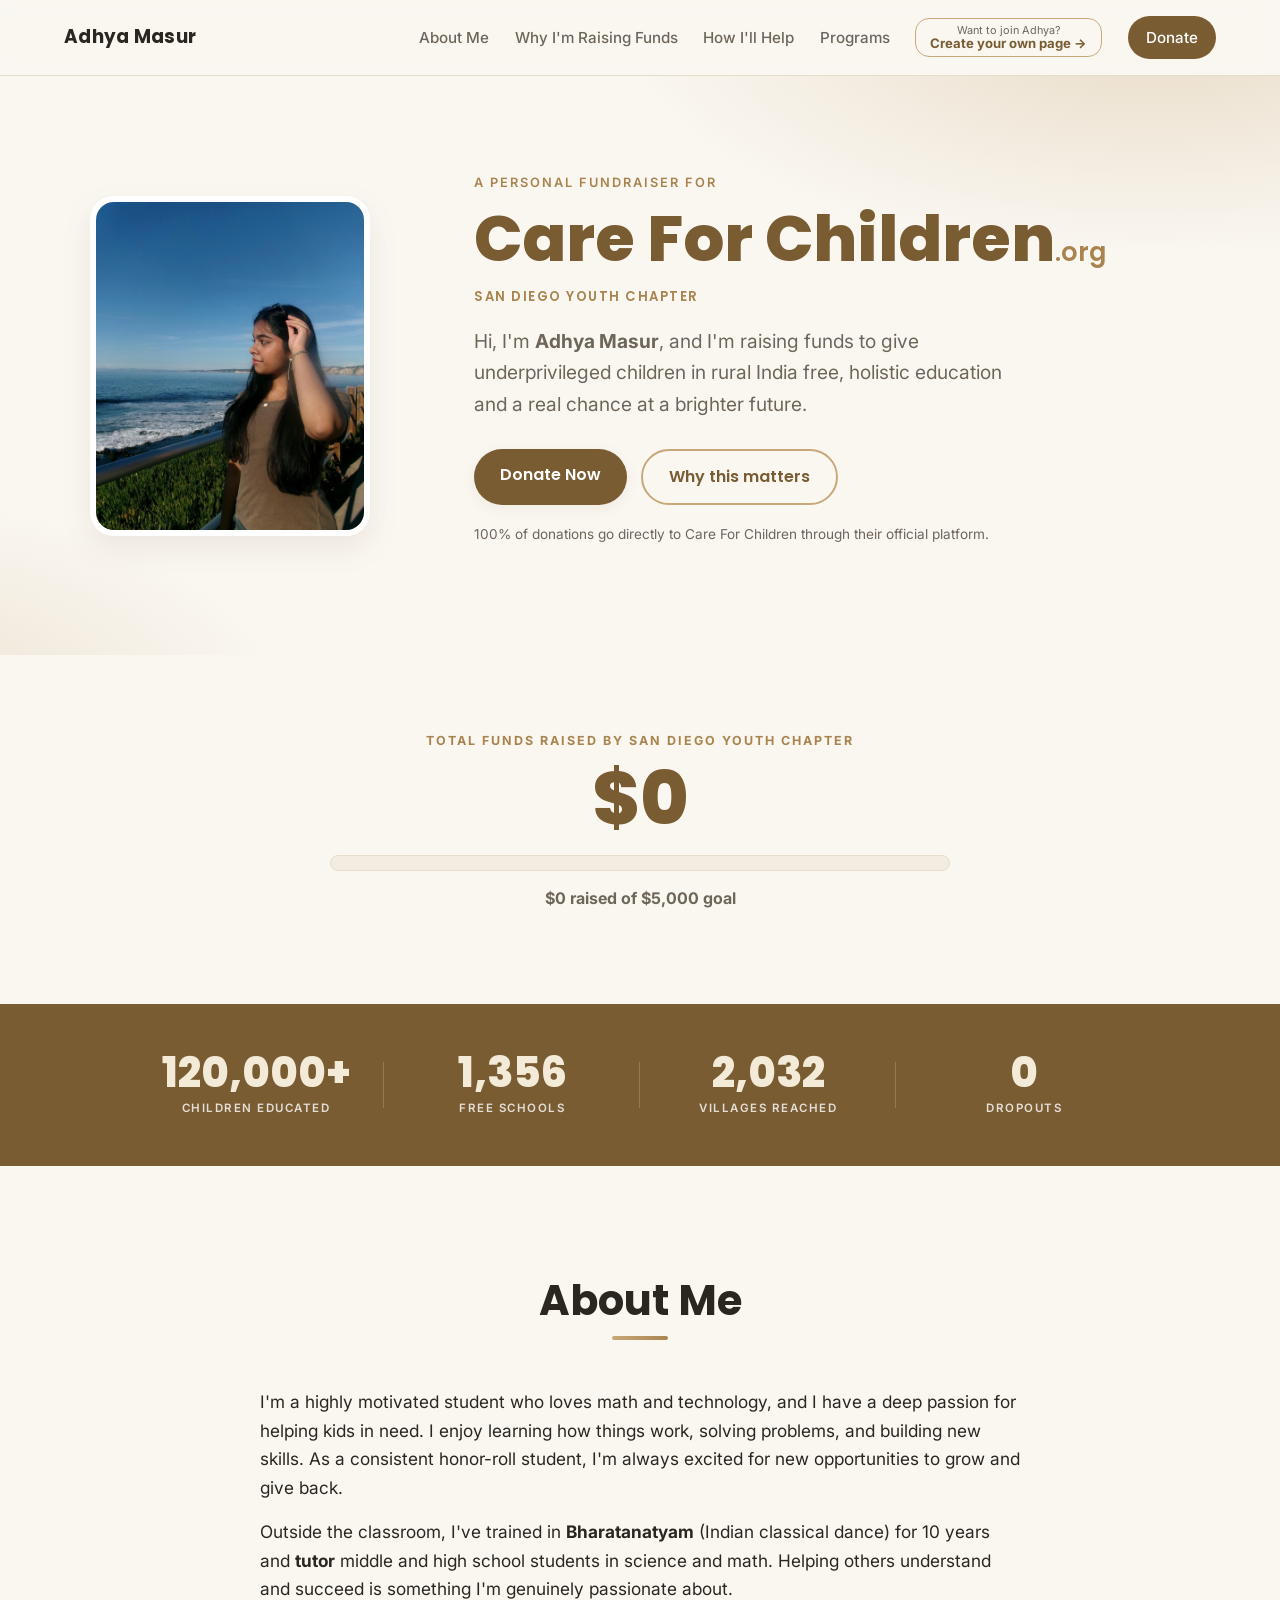
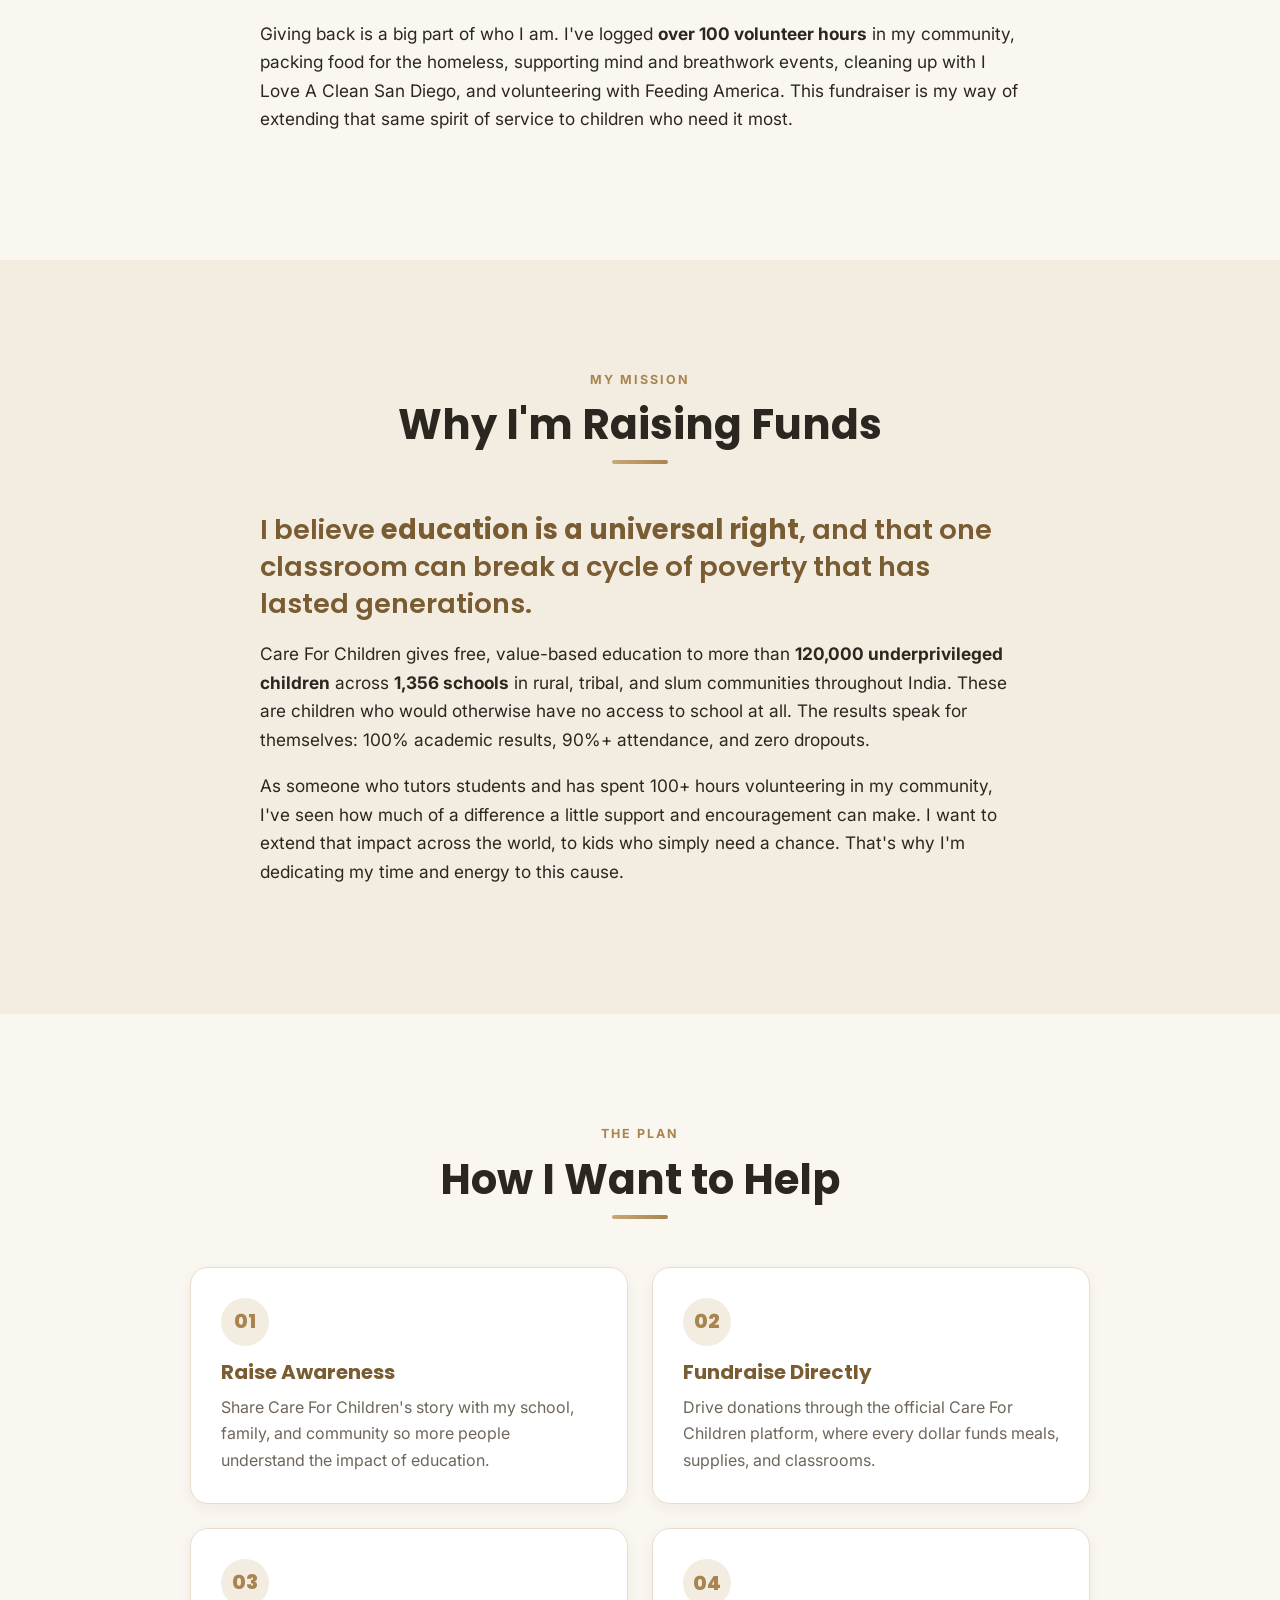
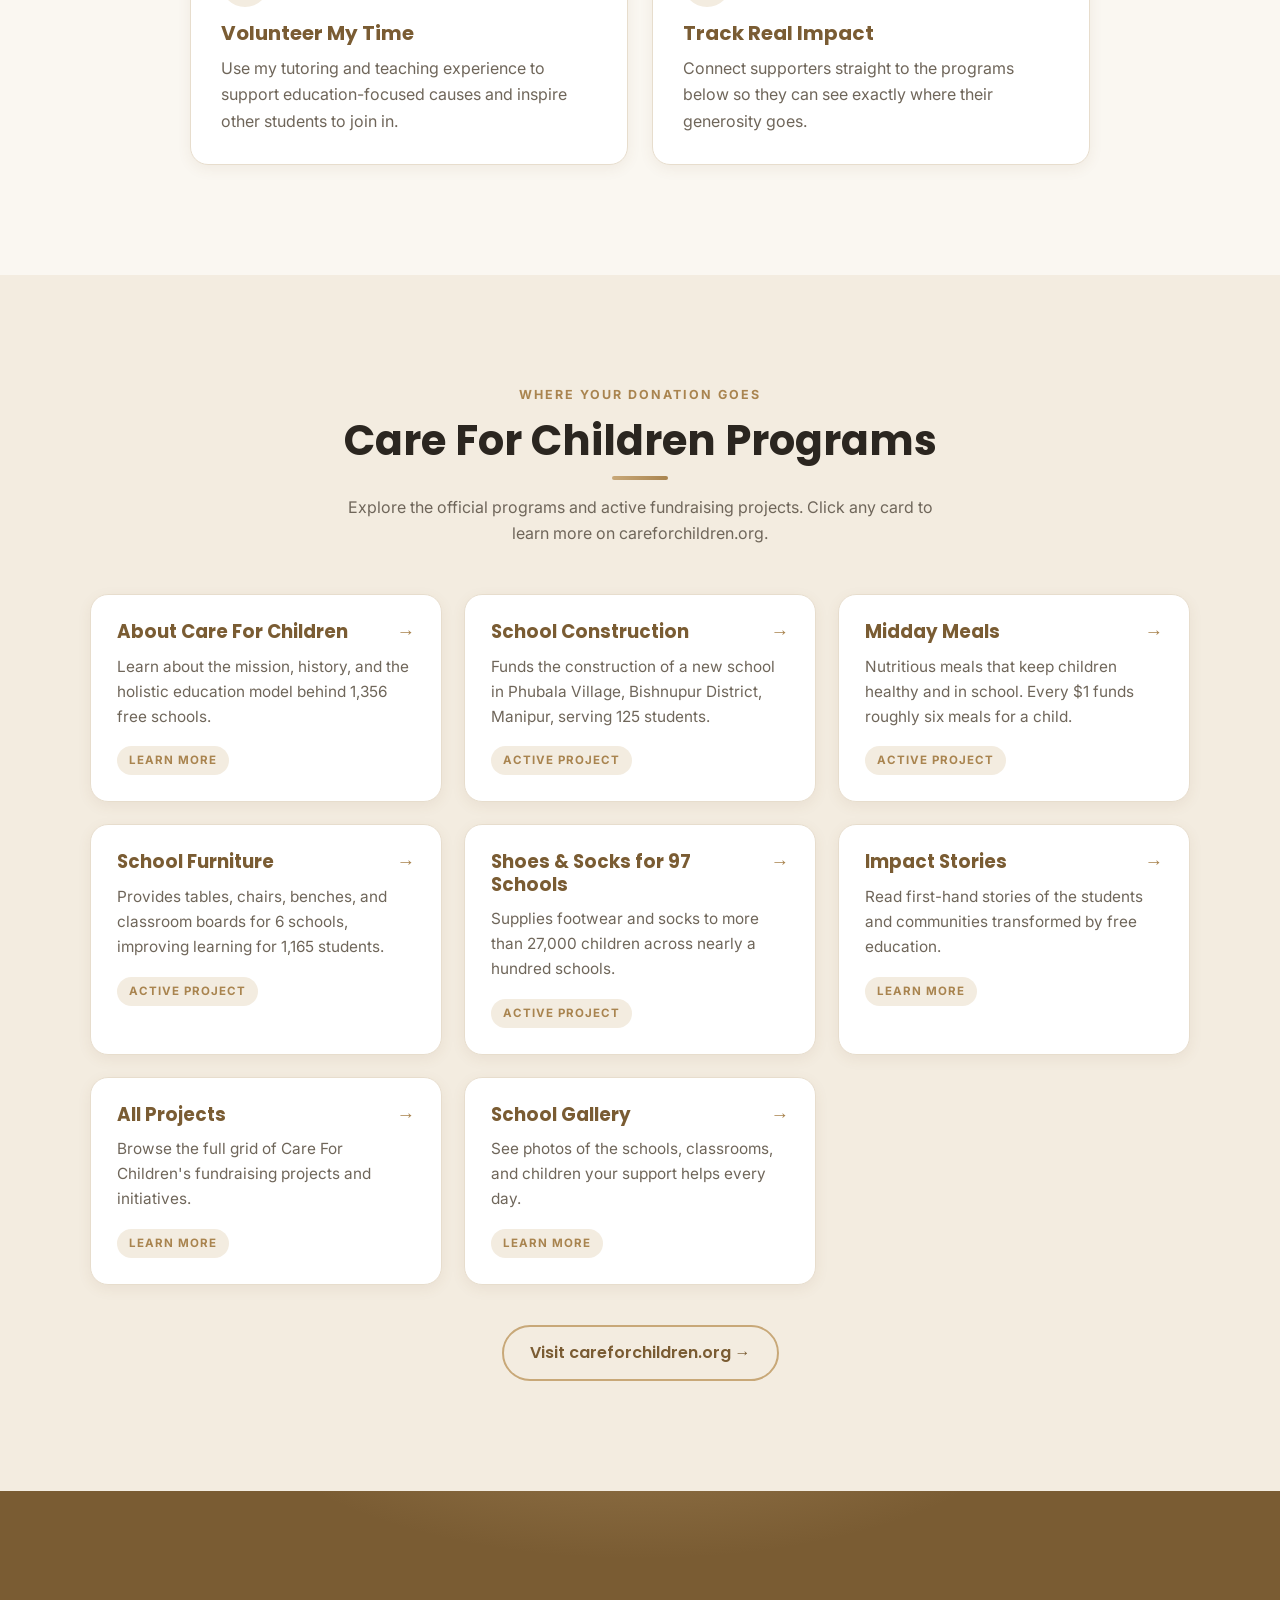
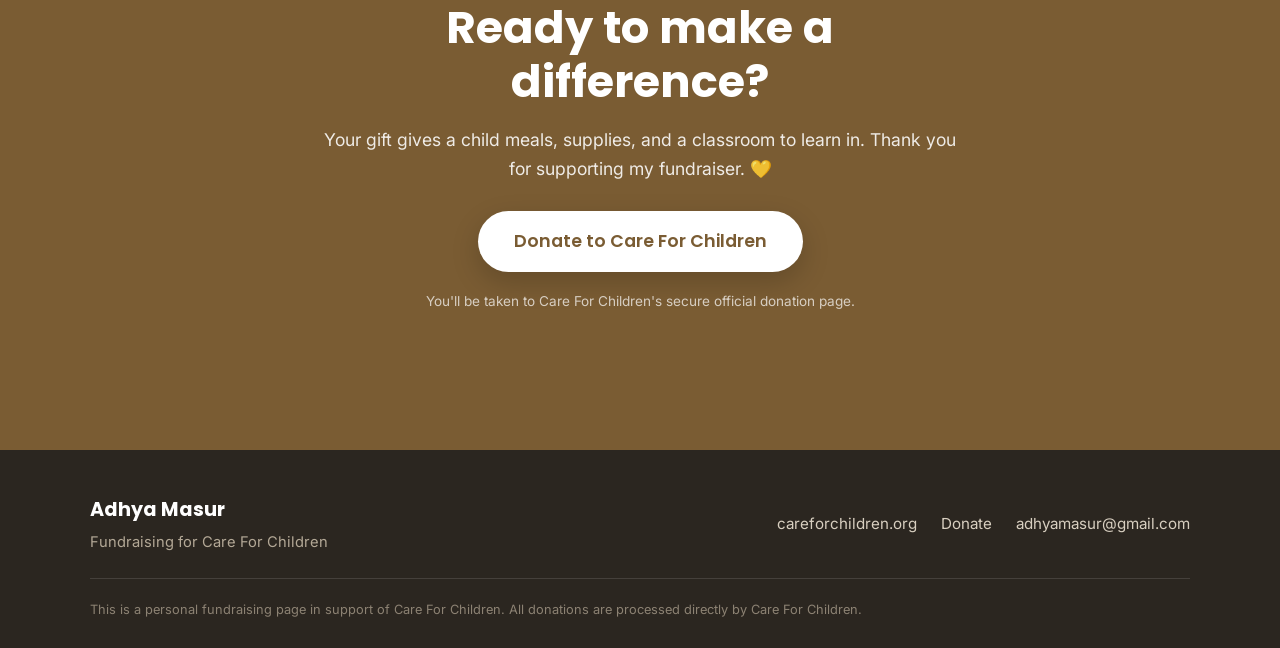
==== index.html @ a50d30a2 "Revert body font to Inter, make About Me a big header, rename counter label - Body/descriptive text " ====
<!DOCTYPE html>
<html lang="en">
<head>
  <meta charset="UTF-8" />
  <meta name="viewport" content="width=device-width, initial-scale=1.0" />
  <title>Adhya Masur · Fundraising for Care For Children</title>
  <meta name="description" content="Adhya Masur's personal fundraiser supporting Care For Children, providing free holistic education for underprivileged children across rural India." />
  <link rel="preconnect" href="https://fonts.googleapis.com" />
  <link rel="preconnect" href="https://fonts.gstatic.com" crossorigin />
  <link href="https://fonts.googleapis.com/css2?family=Poppins:wght@400;500;600;700;800&family=Inter:wght@400;500;600&display=swap" rel="stylesheet" />
  <link rel="stylesheet" href="styles.css" />
</head>
<body>

  <!-- ===== NAV ===== -->
  <header class="nav">
    <a href="#top" class="nav__brand">Adhya&nbsp;Masur</a>
    <nav class="nav__links">
      <a href="#about">About Me</a>
      <a href="#why">Why I'm Raising Funds</a>
      <a href="#help">How I'll Help</a>
      <a href="#programs">Programs</a>
      <a class="nav__join" href="FriendsOfAdhya/index.html">
        <span class="nav__join-q">Want to join Adhya?</span>
        <span class="nav__join-a">Create your own page →</span>
      </a>
      <a class="nav__donate" href="https://careforchildren.kindful.com/" target="_blank" rel="noopener">Donate</a>
    </nav>
  </header>

  <!-- ===== HERO ===== -->
  <section class="hero" id="top">
    <div class="hero__inner">
      <div class="hero__photo">
        <!-- PHOTO PLACEHOLDER: replace photo-placeholder.jpg with your picture -->
        <div class="photo-frame">
          <img src="photo-placeholder.jpg" alt="Photo of Adhya Masur" onerror="this.style.display='none';this.parentNode.classList.add('photo-frame--empty');" />
          <span class="photo-frame__hint">Your photo here</span>
        </div>
      </div>
      <div class="hero__text">
        <p class="hero__eyebrow">A personal fundraiser for</p>
        <h1>Care For Children<span class="brand-tld">.org</span></h1>
        <p class="hero__chapter">San Diego Youth Chapter</p>
        <p class="hero__lead">
          Hi, I'm <strong>Adhya Masur</strong>, and I'm raising funds to give
          underprivileged children in rural India free, holistic education and a real chance
          at a brighter future.
        </p>
        <div class="hero__cta">
          <a class="btn btn--primary" href="https://careforchildren.kindful.com/" target="_blank" rel="noopener">Donate Now</a>
          <a class="btn btn--ghost" href="#why">Why this matters</a>
        </div>
        <p class="hero__note">100% of donations go directly to Care For Children through their official platform.</p>
      </div>
    </div>
  </section>

  <!-- ===== FUNDS RAISED COUNTER =====
       Update data-raised and data-goal below as funds come in. -->
  <section class="raised" id="raised" data-raised="0" data-goal="5000">
    <div class="raised__inner">
      <span class="kicker">Total funds raised by San Diego Youth Chapter</span>
      <div class="raised__amount">$0</div>
      <div class="raised__bar"><div class="raised__fill"></div></div>
      <p class="raised__meta"></p>
    </div>
  </section>

  <!-- ===== IMPACT STATS ===== -->
  <section class="stats" aria-label="Care For Children impact">
    <div class="stats__inner">
      <div class="stat">
        <span class="stat__num">120,000+</span>
        <span class="stat__label">Children Educated</span>
      </div>
      <div class="stat">
        <span class="stat__num">1,356</span>
        <span class="stat__label">Free Schools</span>
      </div>
      <div class="stat">
        <span class="stat__num">2,032</span>
        <span class="stat__label">Villages Reached</span>
      </div>
      <div class="stat">
        <span class="stat__num">0</span>
        <span class="stat__label">Dropouts</span>
      </div>
    </div>
  </section>

  <!-- ===== ABOUT ME ===== -->
  <section class="section" id="about">
    <div class="section__head">
      <h2>About Me</h2>
    </div>
    <div class="about">
      <div class="about__intro">
        <p>
          I'm a highly motivated student who loves math and technology, and I have a
          deep passion for helping kids in need. I enjoy learning how things work, solving
          problems, and building new skills. As a consistent honor-roll student, I'm
          always excited for new opportunities to grow and give back.
        </p>
        <p>
          Outside the classroom, I've trained in <strong>Bharatanatyam</strong> (Indian classical
          dance) for 10 years and <strong>tutor</strong> middle and high school students in science
          and math. Helping others understand and succeed is something I'm genuinely passionate about.
        </p>
        <p>
          Giving back is a big part of who I am. I've logged <strong>over 100 volunteer hours</strong>
          in my community, packing food for the homeless, supporting mind and breathwork events,
          cleaning up with I Love A Clean San Diego, and volunteering with Feeding America. This
          fundraiser is my way of extending that same spirit of service to children who need it most.
        </p>
      </div>
    </div>
  </section>

  <!-- ===== WHY ===== -->
  <section class="section section--tint" id="why">
    <div class="section__head">
      <span class="kicker">My Mission</span>
      <h2>Why I'm Raising Funds</h2>
    </div>
    <div class="why">
      <p class="why__lead">
        I believe <strong>education is a universal right</strong>, and that one classroom can
        break a cycle of poverty that has lasted generations.
      </p>
      <p>
        Care For Children gives free, value-based education to more than
        <strong>120,000 underprivileged children</strong> across <strong>1,356 schools</strong>
        in rural, tribal, and slum communities throughout India. These are children who would
        otherwise have no access to school at all. The results speak for themselves: 100% academic
        results, 90%+ attendance, and zero dropouts.
      </p>
      <p>
        As someone who tutors students and has spent 100+ hours volunteering in my community,
        I've seen how much of a difference a little support and encouragement can make. I want to
        extend that impact across the world, to kids who simply need a chance. That's why I'm
        dedicating my time and energy to this cause.
      </p>
    </div>
  </section>

  <!-- ===== HOW I'LL HELP ===== -->
  <section class="section" id="help">
    <div class="section__head">
      <span class="kicker">The Plan</span>
      <h2>How I Want to Help</h2>
    </div>
    <div class="help-grid">
      <div class="help">
        <span class="help__num">01</span>
        <h3>Raise Awareness</h3>
        <p>Share Care For Children's story with my school, family, and community so more people understand the impact of education.</p>
      </div>
      <div class="help">
        <span class="help__num">02</span>
        <h3>Fundraise Directly</h3>
        <p>Drive donations through the official Care For Children platform, where every dollar funds meals, supplies, and classrooms.</p>
      </div>
      <div class="help">
        <span class="help__num">03</span>
        <h3>Volunteer My Time</h3>
        <p>Use my tutoring and teaching experience to support education-focused causes and inspire other students to join in.</p>
      </div>
      <div class="help">
        <span class="help__num">04</span>
        <h3>Track Real Impact</h3>
        <p>Connect supporters straight to the programs below so they can see exactly where their generosity goes.</p>
      </div>
    </div>
  </section>

  <!-- ===== PROGRAMS ===== -->
  <section class="section section--tint" id="programs">
    <div class="section__head">
      <span class="kicker">Where Your Donation Goes</span>
      <h2>Care For Children Programs</h2>
      <p class="section__sub">Explore the official programs and active fundraising projects. Click any card to learn more on careforchildren.org.</p>
    </div>

    <div class="programs">
      <a class="program" href="https://www.careforchildren.org/about.html" target="_blank" rel="noopener">
        <h3>About Care For Children</h3>
        <p>Learn about the mission, history, and the holistic education model behind 1,356 free schools.</p>
        <span class="program__tag">Learn More</span>
      </a>

      <a class="program" href="https://www.careforchildren.org/projects-list-schools.html" target="_blank" rel="noopener">
        <h3>School Construction</h3>
        <p>Funds the construction of a new school in Phubala Village, Bishnupur District, Manipur, serving 125 students.</p>
        <span class="program__tag">Active Project</span>
      </a>

      <a class="program" href="https://www.careforchildren.org/projects-list.html" target="_blank" rel="noopener">
        <h3>Midday Meals</h3>
        <p>Nutritious meals that keep children healthy and in school. Every $1 funds roughly six meals for a child.</p>
        <span class="program__tag">Active Project</span>
      </a>

      <a class="program" href="https://www.careforchildren.org/projects-list-furniture.html" target="_blank" rel="noopener">
        <h3>School Furniture</h3>
        <p>Provides tables, chairs, benches, and classroom boards for 6 schools, improving learning for 1,165 students.</p>
        <span class="program__tag">Active Project</span>
      </a>

      <a class="program" href="https://www.careforchildren.org/projects-list-shoes.html" target="_blank" rel="noopener">
        <h3>Shoes &amp; Socks for 97 Schools</h3>
        <p>Supplies footwear and socks to more than 27,000 children across nearly a hundred schools.</p>
        <span class="program__tag">Active Project</span>
      </a>

      <a class="program" href="https://www.careforchildren.org/impact-list.html" target="_blank" rel="noopener">
        <h3>Impact Stories</h3>
        <p>Read first-hand stories of the students and communities transformed by free education.</p>
        <span class="program__tag">Learn More</span>
      </a>

      <a class="program" href="https://www.careforchildren.org/projects-grid.html" target="_blank" rel="noopener">
        <h3>All Projects</h3>
        <p>Browse the full grid of Care For Children's fundraising projects and initiatives.</p>
        <span class="program__tag">Learn More</span>
      </a>

      <a class="program" href="https://www.careforchildren.org/gallery.html" target="_blank" rel="noopener">
        <h3>School Gallery</h3>
        <p>See photos of the schools, classrooms, and children your support helps every day.</p>
        <span class="program__tag">Learn More</span>
      </a>

    </div>

    <div class="programs__footer">
      <a class="btn btn--ghost" href="https://www.careforchildren.org/" target="_blank" rel="noopener">Visit careforchildren.org →</a>
    </div>
  </section>

  <!-- ===== DONATE CTA ===== -->
  <section class="donate" id="donate">
    <div class="donate__inner">
      <h2>Ready to make a difference?</h2>
      <p>Your gift gives a child meals, supplies, and a classroom to learn in. Thank you for supporting my fundraiser. 💛</p>
      <a class="btn btn--primary btn--lg" href="https://careforchildren.kindful.com/" target="_blank" rel="noopener">Donate to Care For Children</a>
      <p class="donate__note">You'll be taken to Care For Children's secure official donation page.</p>
    </div>
  </section>

  <!-- ===== FOOTER ===== -->
  <footer class="footer">
    <div class="footer__inner">
      <div>
        <p class="footer__name">Adhya Masur</p>
        <p class="footer__tag">Fundraising for Care For Children</p>
      </div>
      <div class="footer__links">
        <a href="https://www.careforchildren.org/" target="_blank" rel="noopener">careforchildren.org</a>
        <a href="https://careforchildren.kindful.com/" target="_blank" rel="noopener">Donate</a>
        <a href="mailto:adhyamasur@gmail.com">adhyamasur@gmail.com</a>
      </div>
    </div>
    <p class="footer__fine">This is a personal fundraising page in support of Care For Children. All donations are processed directly by Care For Children.</p>
  </footer>

  <script>
    /* Animate the funds-raised counter */
    (function () {
      var sec = document.getElementById("raised");
      if (!sec) return;
      var raised = parseFloat(sec.dataset.raised) || 0;
      var goal = parseFloat(sec.dataset.goal) || 0;
      var pct = goal > 0 ? Math.min(100, (raised / goal) * 100) : 0;
      var amountEl = sec.querySelector(".raised__amount");
      var fillEl = sec.querySelector(".raised__fill");
      var metaEl = sec.querySelector(".raised__meta");
      function money(n) { return "$" + Math.round(n).toLocaleString(); }
      if (metaEl) metaEl.textContent = goal > 0 ? money(raised) + " raised of " + money(goal) + " goal" : money(raised) + " raised";
      function run() {
        var start = performance.now(), dur = 1500;
        function tick(now) {
          var p = Math.min((now - start) / dur, 1);
          var e = 1 - Math.pow(1 - p, 3);
          if (amountEl) amountEl.textContent = money(raised * e);
          if (p < 1) requestAnimationFrame(tick);
        }
        requestAnimationFrame(tick);
        if (fillEl) requestAnimationFrame(function () { fillEl.style.width = pct + "%"; });
      }
      if ("IntersectionObserver" in window) {
        var io = new IntersectionObserver(function (entries) {
          entries.forEach(function (en) { if (en.isIntersecting) { run(); io.disconnect(); } });
        }, { threshold: 0.4 });
        io.observe(sec);
      } else { run(); }
    })();
  </script>

</body>
</html>
---- styles.css ----
/* ===== Tokens ===== */
:root {
  --bg: #faf7f1;
  --tint: #f3ece0;
  --ink: #2b2620;
  --muted: #6f665a;
  --tan: #c8a878;
  --tan-dark: #a9844f;
  --brown: #7a5c33;
  --line: #e7ddcd;
  --white: #ffffff;
  --radius: 18px;
  --shadow: 0 12px 30px rgba(122, 92, 51, 0.10);
  --shadow-sm: 0 4px 14px rgba(122, 92, 51, 0.08);
}

* { box-sizing: border-box; }

html { scroll-behavior: smooth; }

body {
  margin: 0;
  font-family: "Inter", system-ui, sans-serif;
  color: var(--ink);
  background: var(--bg);
  line-height: 1.65;
}

h1, h2, h3 { font-family: "Poppins", sans-serif; line-height: 1.2; margin: 0; }

a { color: inherit; }

/* ===== Nav ===== */
.nav {
  position: sticky;
  top: 0;
  z-index: 50;
  display: flex;
  align-items: center;
  justify-content: space-between;
  padding: 16px clamp(20px, 5vw, 64px);
  background: rgba(250, 247, 241, 0.85);
  backdrop-filter: blur(10px);
  border-bottom: 1px solid var(--line);
}
.nav__brand {
  font-family: "Poppins", sans-serif;
  font-weight: 700;
  font-size: 1.15rem;
  letter-spacing: .3px;
  text-decoration: none;
}
.nav__links { display: flex; align-items: center; gap: clamp(12px, 2vw, 28px); }
.nav__links a { text-decoration: none; font-weight: 500; font-size: .95rem; color: var(--muted); transition: color .2s; }
.nav__links a:hover { color: var(--ink); }
.nav__donate {
  background: var(--brown);
  color: var(--white) !important;
  padding: 9px 18px;
  border-radius: 999px;
  font-weight: 600;
}
.nav__donate:hover { background: #5f4727; }
.nav__links a.nav__join {
  display: flex;
  flex-direction: column;
  align-items: center;
  line-height: 1.15;
  text-align: center;
  border: 1.5px solid var(--tan);
  padding: 5px 14px;
  border-radius: 14px;
  white-space: nowrap;
}
.nav__join-q { font-size: .68rem; font-weight: 400; color: var(--muted); }
.nav__join-a { font-size: .82rem; font-weight: 700; color: var(--brown); }
.nav__links a.nav__join:hover { background: var(--tint); }
@media (max-width: 760px) {
  .nav__links a:not(.nav__donate):not(.nav__join) { display: none; }
  .nav__join-q { display: none; }
}
@media (max-width: 420px) {
  .nav__join-a { font-size: .74rem; }
  .nav__links a.nav__join { padding: 6px 10px; }
}

/* ===== Buttons ===== */
.btn {
  display: inline-block;
  text-decoration: none;
  font-family: "Poppins", sans-serif;
  font-weight: 600;
  padding: 13px 26px;
  border-radius: 999px;
  transition: transform .15s ease, box-shadow .2s ease, background .2s ease;
  cursor: pointer;
}
.btn:hover { transform: translateY(-2px); }
.btn--primary { background: var(--brown); color: var(--white); box-shadow: var(--shadow-sm); }
.btn--primary:hover { background: #5f4727; }
.btn--ghost { background: transparent; color: var(--brown); border: 2px solid var(--tan); }
.btn--ghost:hover { background: var(--tint); }
.btn--outline { background: var(--white); color: var(--brown); border: 1.5px solid var(--line); box-shadow: var(--shadow-sm); }
.btn--lg { font-size: 1.1rem; padding: 16px 36px; }

/* ===== Hero ===== */
.hero {
  position: relative;
  overflow: hidden;
  background:
    radial-gradient(900px 400px at 90% -10%, rgba(200,168,120,.35), transparent 60%),
    radial-gradient(700px 360px at -10% 110%, rgba(200,168,120,.28), transparent 60%),
    var(--bg);
  padding: clamp(48px, 8vw, 96px) clamp(20px, 5vw, 64px);
}
.hero__inner {
  max-width: 1100px;
  margin: 0 auto;
  display: grid;
  grid-template-columns: 320px 1fr;
  gap: clamp(32px, 5vw, 64px);
  align-items: center;
}
@media (max-width: 820px) {
  .hero__inner { grid-template-columns: 1fr; text-align: center; }
  .hero__photo { justify-self: center; }
  .hero__cta { justify-content: center; }
}

.photo-frame {
  position: relative;
  width: 280px;
  height: 340px;
  border-radius: 24px;
  overflow: hidden;
  background: linear-gradient(135deg, var(--tint), #e3d3b8);
  box-shadow: var(--shadow);
  border: 6px solid var(--white);
  display: grid;
  place-items: center;
}
.photo-frame img { position: absolute; inset: 0; width: 100%; height: 100%; object-fit: cover; object-position: 50% 38%; }
.photo-frame__hint {
  position: absolute;
  color: var(--tan-dark);
  font-family: "Poppins", sans-serif;
  font-weight: 600;
  font-size: .95rem;
  opacity: 0;
}
.photo-frame--empty .photo-frame__hint { opacity: 1; }

.hero__eyebrow {
  text-transform: uppercase;
  letter-spacing: 2px;
  font-size: .8rem;
  font-weight: 600;
  color: var(--tan-dark);
  margin: 0 0 8px;
}
.hero h1 { font-size: clamp(2.4rem, 6vw, 4rem); font-weight: 800; color: var(--brown); }
.brand-tld { font-size: .4em; font-weight: 600; color: var(--tan-dark); vertical-align: baseline; }
.hero__chapter {
  font-family: "Poppins", sans-serif;
  font-weight: 600;
  text-transform: uppercase;
  letter-spacing: 1.5px;
  font-size: .82rem;
  color: var(--tan-dark);
  margin: 8px 0 0;
}
.hero__lead { font-size: clamp(1.05rem, 2vw, 1.2rem); color: var(--muted); margin: 18px 0 28px; max-width: 540px; }
.hero__cta { display: flex; gap: 14px; flex-wrap: wrap; }
.hero__note { font-size: .85rem; color: var(--muted); margin-top: 18px; }

/* ===== Sections ===== */
.section { padding: clamp(56px, 9vw, 110px) clamp(20px, 5vw, 64px); max-width: 1100px; margin: 0 auto; }
.section--tint { max-width: none; background: var(--tint); }
.section--tint > * { max-width: 1100px; margin-left: auto; margin-right: auto; }
.section__head { text-align: center; margin-bottom: 48px; }
.kicker {
  display: block;
  text-transform: uppercase;
  letter-spacing: 2px;
  font-size: .78rem;
  font-weight: 700;
  color: var(--tan-dark);
  margin-bottom: 10px;
}
.section__head h2 { font-size: clamp(1.8rem, 4vw, 2.6rem); font-weight: 700; }
.section__sub { color: var(--muted); max-width: 600px; margin: 14px auto 0; }

/* ===== About ===== */
.about__intro { max-width: 760px; margin: 0 auto; font-size: 1.08rem; color: var(--ink); }
.about__intro p { margin: 0 0 16px; }
.about__cards {
  display: grid;
  grid-template-columns: repeat(2, 1fr);
  gap: 22px;
  margin: 44px auto 0;
  max-width: 720px;
}
@media (max-width: 760px) { .about__cards { grid-template-columns: 1fr; } }
.card {
  background: var(--white);
  border: 1px solid var(--line);
  border-radius: var(--radius);
  padding: 26px;
  box-shadow: var(--shadow-sm);
}
.card h3 { color: var(--brown); font-size: 1.2rem; margin-bottom: 14px; }
.card ul { margin: 0; padding-left: 18px; color: var(--muted); }
.card li { margin-bottom: 7px; }
.about__resume { text-align: center; }

/* ===== Why ===== */
.why { max-width: 760px; margin: 0 auto; font-size: 1.08rem; color: var(--ink); }
.why p { margin: 0 0 18px; }
.why__lead {
  font-family: "Poppins", sans-serif;
  font-size: clamp(1.3rem, 3vw, 1.7rem);
  font-weight: 600;
  color: var(--brown);
  line-height: 1.35;
}

/* ===== Help ===== */
.help-grid {
  display: grid;
  grid-template-columns: repeat(2, 1fr);
  gap: 24px;
  max-width: 900px;
  margin: 0 auto;
}
@media (max-width: 680px) { .help-grid { grid-template-columns: 1fr; } }
.help {
  background: var(--white);
  border: 1px solid var(--line);
  border-radius: var(--radius);
  padding: 30px;
  box-shadow: var(--shadow-sm);
}
.help__num {
  font-family: "Poppins", sans-serif;
  font-weight: 800;
  font-size: 1.6rem;
  color: var(--tan);
}
.help h3 { margin: 8px 0 10px; color: var(--brown); font-size: 1.25rem; }
.help p { margin: 0; color: var(--muted); }

/* ===== Programs ===== */
.programs {
  display: grid;
  grid-template-columns: repeat(3, 1fr);
  gap: 22px;
}
@media (max-width: 900px) { .programs { grid-template-columns: repeat(2, 1fr); } }
@media (max-width: 600px) { .programs { grid-template-columns: 1fr; } }
.program {
  display: block;
  text-decoration: none;
  background: var(--white);
  border: 1px solid var(--line);
  border-radius: var(--radius);
  padding: 26px;
  box-shadow: var(--shadow-sm);
  transition: transform .18s ease, box-shadow .2s ease, border-color .2s;
}
.program:hover { transform: translateY(-4px); box-shadow: var(--shadow); border-color: var(--tan); }
.program h3 { color: var(--brown); font-size: 1.15rem; margin-bottom: 10px; }
.program p { color: var(--muted); margin: 0 0 16px; font-size: .96rem; }
.program__tag {
  display: inline-block;
  font-size: .72rem;
  font-weight: 700;
  text-transform: uppercase;
  letter-spacing: 1px;
  color: var(--tan-dark);
  background: var(--tint);
  padding: 5px 12px;
  border-radius: 999px;
}
.programs__footer { text-align: center; margin-top: 40px; }

/* ===== Donate ===== */
.donate {
  padding: clamp(60px, 9vw, 110px) clamp(20px, 5vw, 64px);
  background:
    radial-gradient(700px 300px at 50% -20%, rgba(200,168,120,.4), transparent 60%),
    var(--brown);
  color: var(--white);
  text-align: center;
}
.donate__inner { max-width: 640px; margin: 0 auto; }
.donate h2 { font-size: clamp(1.9rem, 4vw, 2.8rem); margin-bottom: 16px; }
.donate p { font-size: 1.1rem; color: rgba(255,255,255,.88); margin: 0 0 28px; }
.donate .btn--primary { background: var(--white); color: var(--brown); }
.donate .btn--primary:hover { background: #f4ead8; }
.donate__note { font-size: .85rem !important; margin-top: 18px !important; color: rgba(255,255,255,.7) !important; }

/* ===== Footer ===== */
.footer {
  background: var(--ink);
  color: #d8cfc0;
  padding: 44px clamp(20px, 5vw, 64px) 28px;
}
.footer__inner {
  max-width: 1100px;
  margin: 0 auto;
  display: flex;
  justify-content: space-between;
  align-items: center;
  flex-wrap: wrap;
  gap: 20px;
  padding-bottom: 24px;
  border-bottom: 1px solid rgba(255,255,255,.12);
}
.footer__name { font-family: "Poppins", sans-serif; font-weight: 700; font-size: 1.2rem; color: var(--white); margin: 0; }
.footer__tag { margin: 4px 0 0; color: #b3a896; font-size: .92rem; }
.footer__links { display: flex; gap: 24px; flex-wrap: wrap; }
.footer__links a { color: #d8cfc0; text-decoration: none; font-size: .95rem; transition: color .2s; }
.footer__links a:hover { color: var(--tan); }
.footer__fine { max-width: 1100px; margin: 20px auto 0; font-size: .8rem; color: #8c8273; }

/* ============================================================
   REFINEMENTS
   ============================================================ */

/* Impact stats band */
.stats {
  background: var(--brown);
  color: var(--white);
  padding: clamp(32px, 5vw, 48px) clamp(20px, 5vw, 64px);
}
.stats__inner {
  max-width: 1000px;
  margin: 0 auto;
  display: grid;
  grid-template-columns: repeat(4, 1fr);
  gap: 24px;
  text-align: center;
}
@media (max-width: 620px) { .stats__inner { grid-template-columns: repeat(2, 1fr); gap: 28px 16px; } }
.stat { display: flex; flex-direction: column; gap: 6px; position: relative; }
.stat:not(:last-child)::after {
  content: "";
  position: absolute;
  right: -12px;
  top: 15%;
  height: 70%;
  width: 1px;
  background: rgba(255, 255, 255, .18);
}
@media (max-width: 620px) { .stat::after { display: none; } }
.stat__num {
  font-family: "Poppins", sans-serif;
  font-weight: 800;
  font-size: clamp(1.8rem, 4vw, 2.6rem);
  line-height: 1;
  color: #f4ead8;
}
.stat__label {
  text-transform: uppercase;
  letter-spacing: 1.5px;
  font-size: .72rem;
  font-weight: 600;
  color: rgba(255, 255, 255, .8);
}

/* Decorative accent under section headings */
.section__head .kicker { position: relative; }
.section__head h2 { position: relative; display: inline-block; padding-bottom: 14px; }
.section__head h2::after {
  content: "";
  position: absolute;
  left: 50%;
  bottom: 0;
  transform: translateX(-50%);
  width: 56px;
  height: 4px;
  border-radius: 999px;
  background: linear-gradient(90deg, var(--tan), var(--tan-dark));
}

/* Cards: subtle top accent that reveals on hover */
.card { position: relative; overflow: hidden; transition: transform .18s ease, box-shadow .2s ease; }
.card::before {
  content: "";
  position: absolute;
  inset: 0 0 auto 0;
  height: 4px;
  background: linear-gradient(90deg, var(--tan), var(--tan-dark));
  transform: scaleX(0);
  transform-origin: left;
  transition: transform .3s ease;
}
.card:hover { transform: translateY(-4px); box-shadow: var(--shadow); }
.card:hover::before { transform: scaleX(1); }

/* Help cards: circular numbered badge */
.help { position: relative; transition: transform .18s ease, box-shadow .2s ease; }
.help:hover { transform: translateY(-4px); box-shadow: var(--shadow); }
.help__num {
  display: inline-flex;
  align-items: center;
  justify-content: center;
  width: 48px;
  height: 48px;
  border-radius: 50%;
  background: var(--tint);
  color: var(--tan-dark);
  font-size: 1.25rem;
  margin-bottom: 6px;
}

/* Program cards: animated arrow */
.program h3 { display: flex; align-items: baseline; justify-content: space-between; gap: 10px; }
.program h3::after {
  content: "→";
  transition: transform .2s ease;
  color: var(--tan-dark);
}
.program:hover h3::after { transform: translateX(5px); }

/* Donate button micro-interaction */
.donate .btn--lg { box-shadow: 0 10px 28px rgba(0, 0, 0, .18); }

/* Fundraising counter */
.raised {
  background: var(--bg);
  padding: clamp(44px, 7vw, 76px) clamp(20px, 5vw, 64px);
  text-align: center;
}
.raised__inner { max-width: 620px; margin: 0 auto; }
.raised__amount {
  font-family: "Poppins", sans-serif;
  font-weight: 800;
  font-size: clamp(2.6rem, 8vw, 4.6rem);
  line-height: 1;
  color: var(--brown);
  margin: 10px 0 20px;
}
.raised__bar {
  height: 16px;
  background: var(--tint);
  border: 1px solid var(--line);
  border-radius: 999px;
  overflow: hidden;
}
.raised__fill {
  height: 100%;
  width: 0;
  border-radius: 999px;
  background: linear-gradient(90deg, var(--tan), var(--tan-dark));
  transition: width 1.4s cubic-bezier(.2, .7, .2, 1);
}
.raised__meta { color: var(--muted); margin-top: 14px; font-weight: 700; }

/* Join / Friends of Adhya band */
.join {
  text-align: center;
  max-width: 720px;
  margin: 0 auto;
  background: var(--tint);
  border: 1px solid var(--line);
  border-radius: var(--radius);
  padding: clamp(36px, 6vw, 56px);
  box-shadow: var(--shadow-sm);
}
.join h2 { font-size: clamp(1.6rem, 3.5vw, 2.2rem); color: var(--brown); margin: 6px 0 14px; }
.join p { color: var(--muted); max-width: 520px; margin: 0 auto 26px; }

/* Sub-headings inside friend-generated About sections */
.fa-sub {
  font-family: "Poppins", sans-serif;
  font-size: 1.15rem;
  color: var(--brown);
  margin: 26px 0 8px;
}

/* Gentle scroll-reveal */
@media (prefers-reduced-motion: no-preference) {
  .card, .help, .program, .stat { animation: rise .6s ease both; }
  @keyframes rise {
    from { opacity: 0; transform: translateY(14px); }
    to { opacity: 1; transform: none; }
  }
}
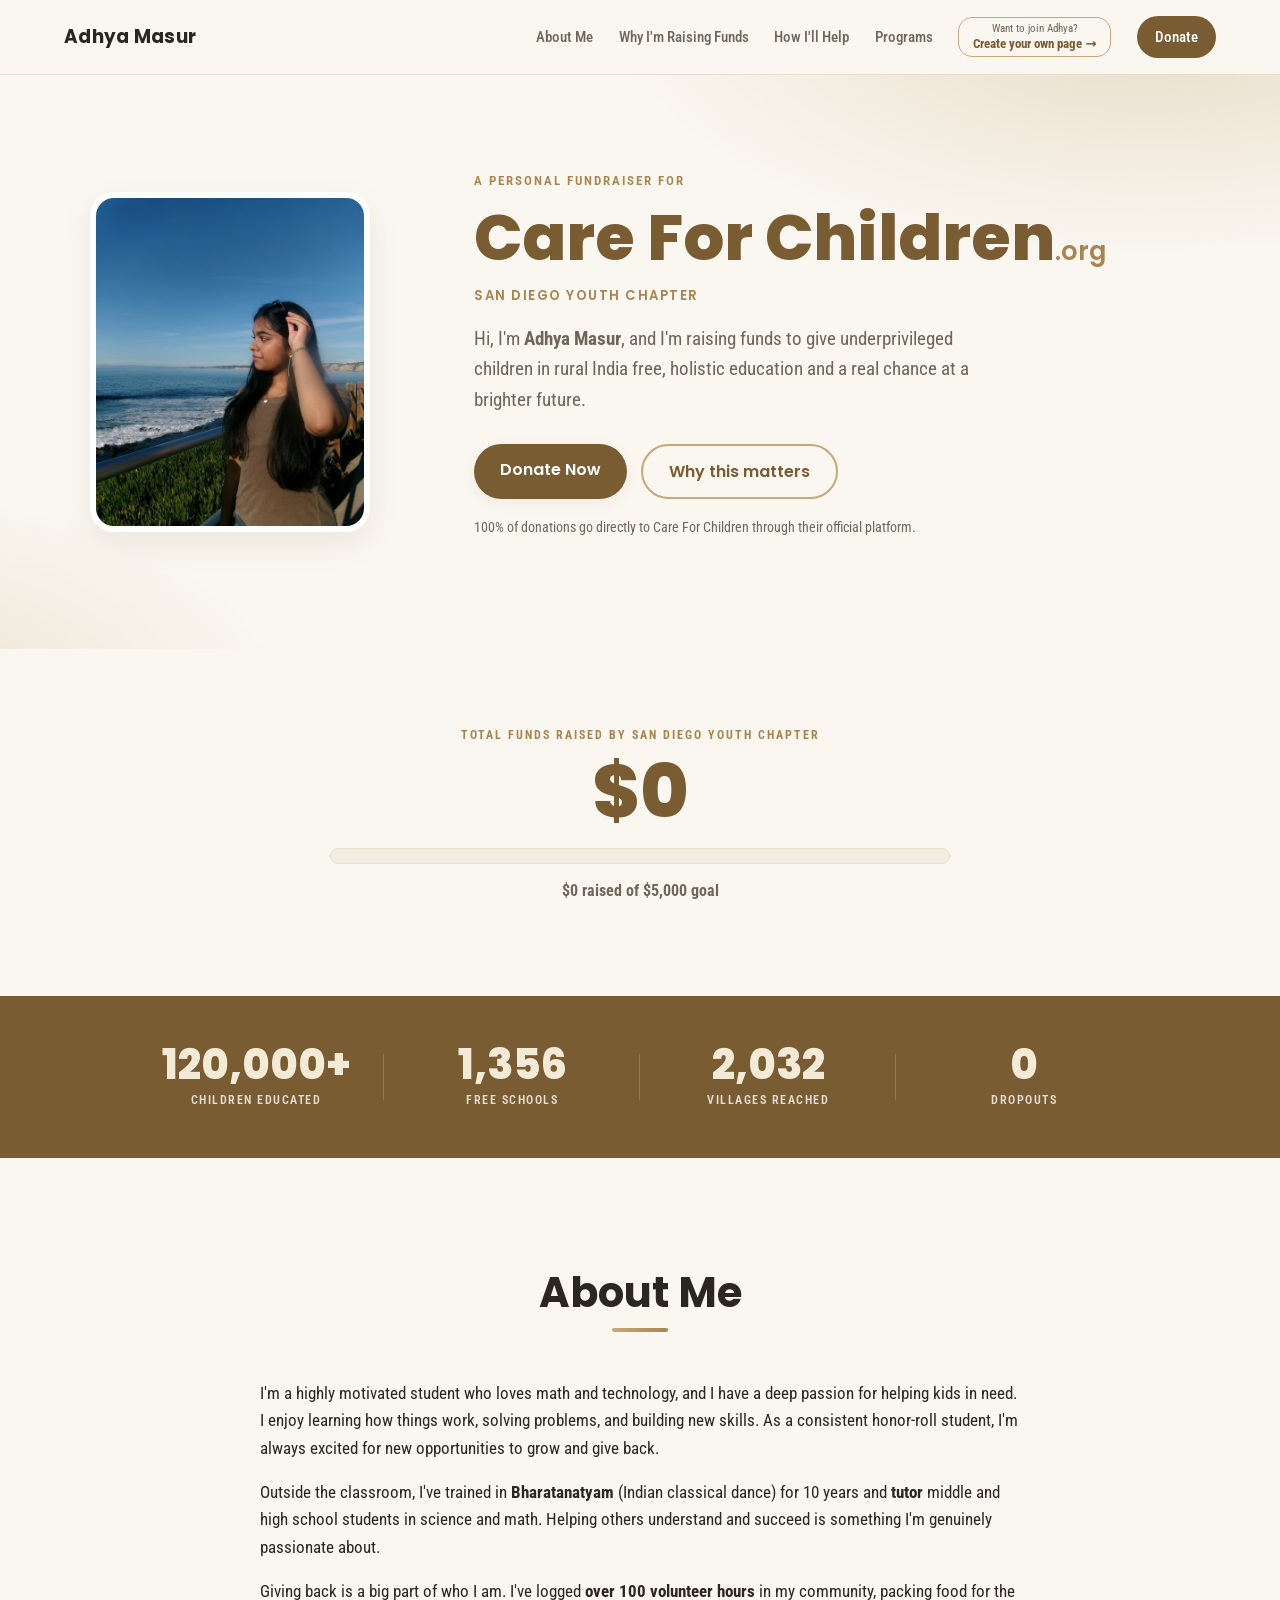
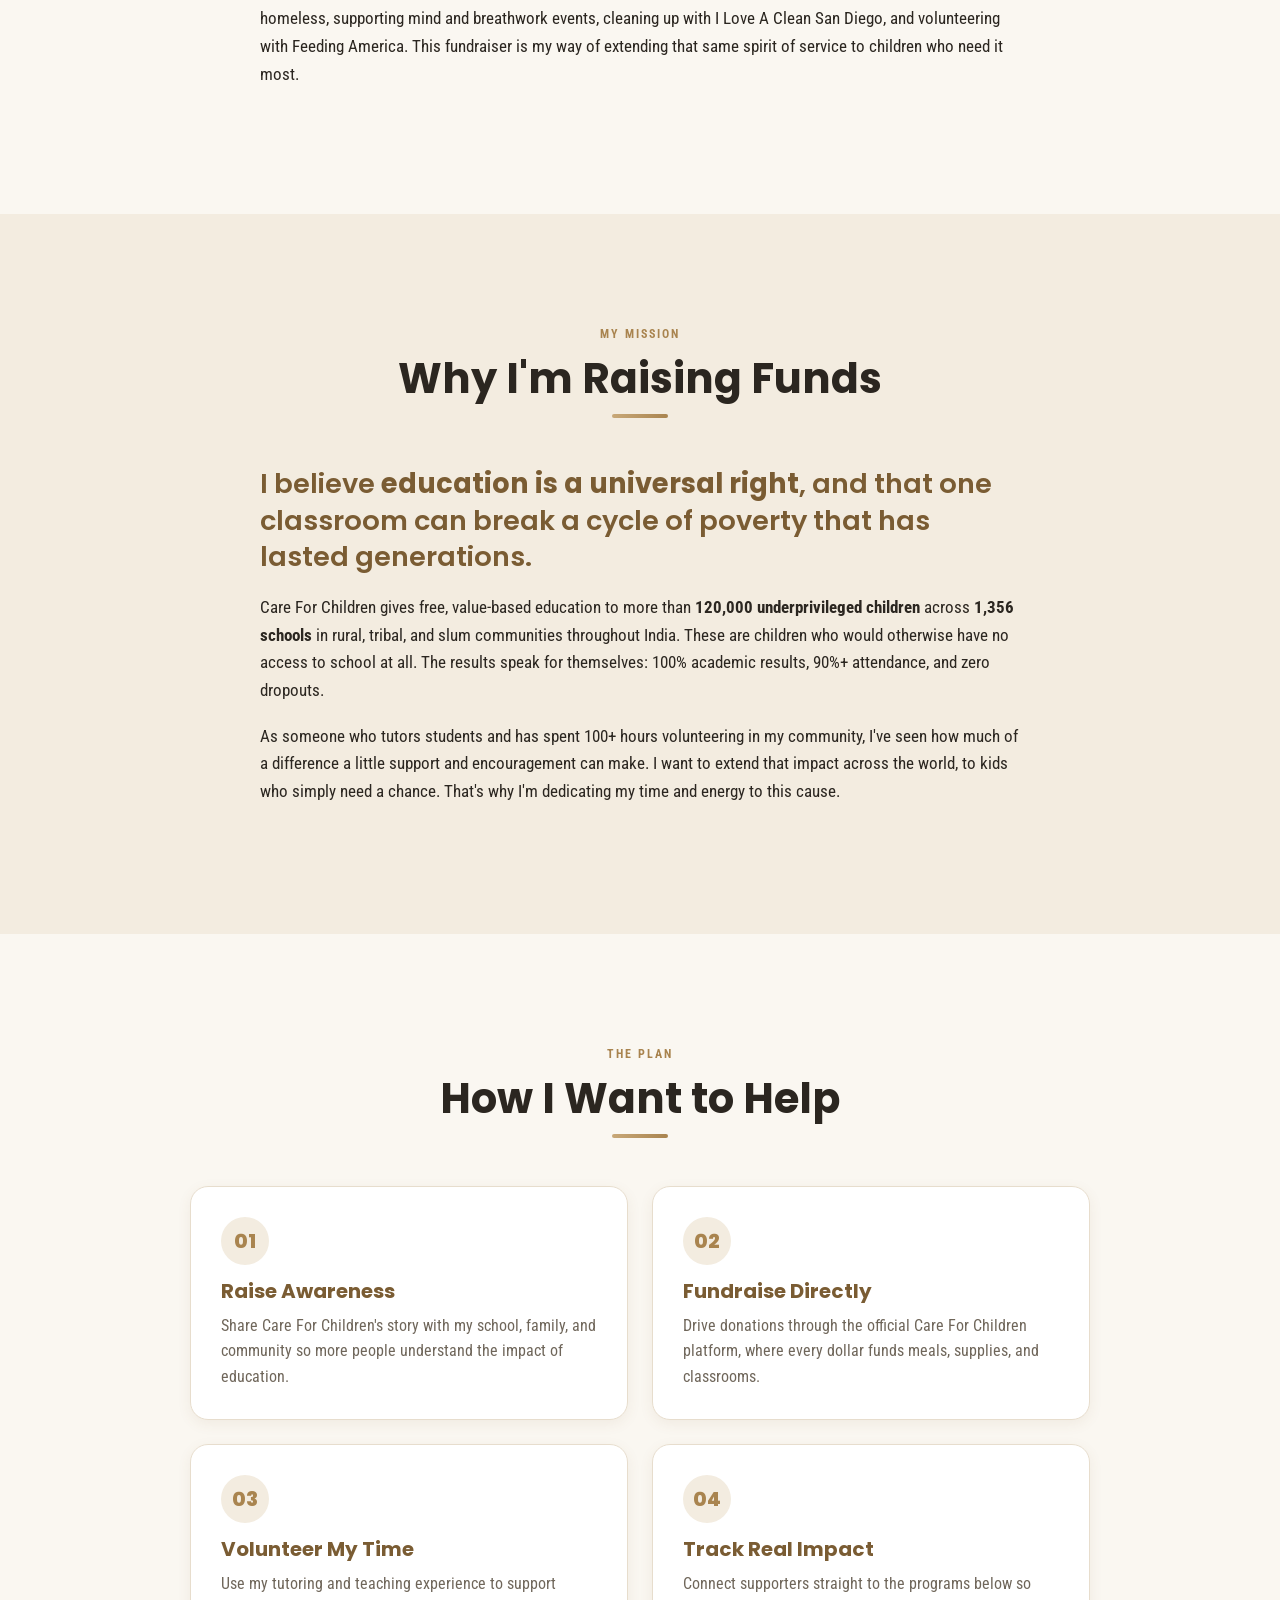
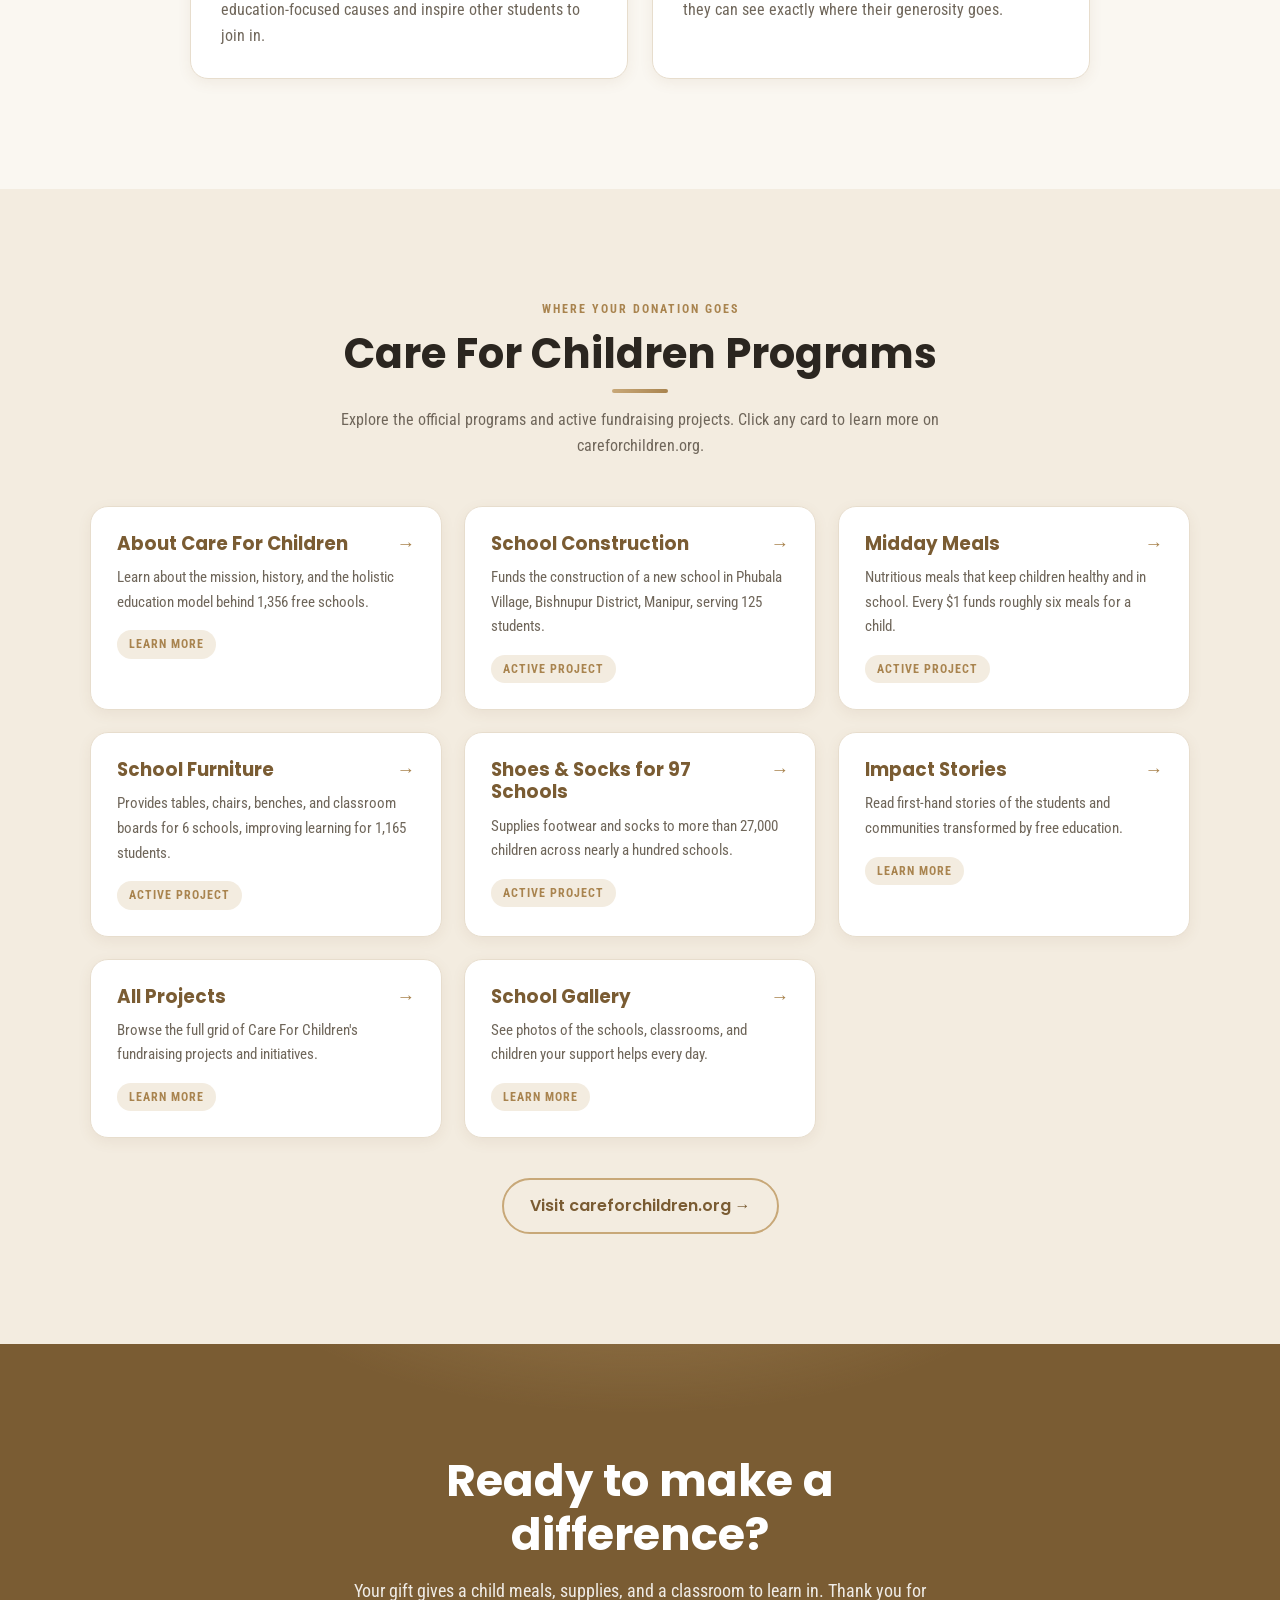
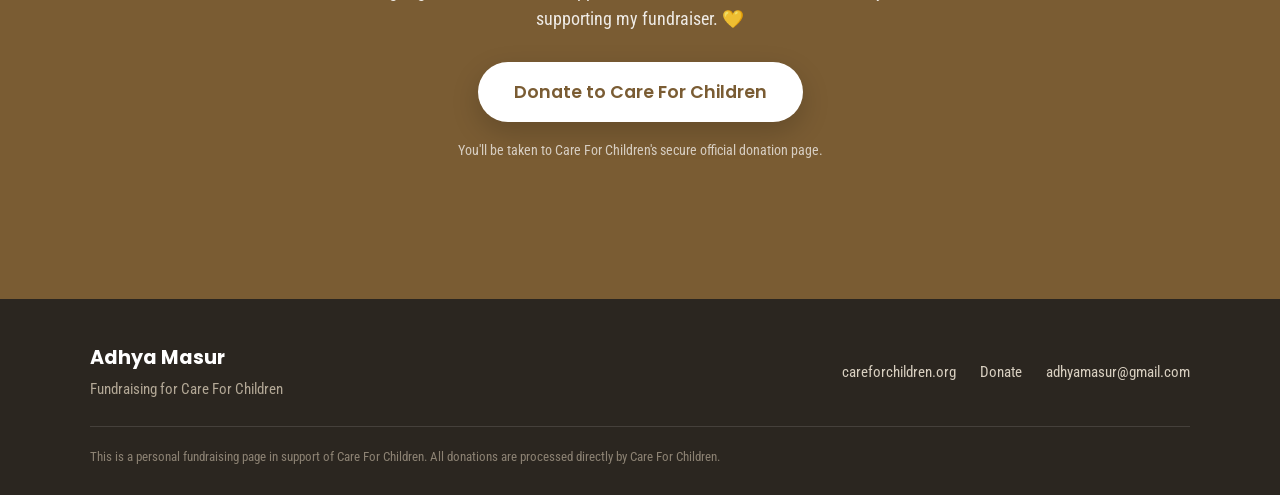
==== commit 7bcd6163: "Re-apply Roboto Condensed to descriptive text Co-Authored-By: Claude Opus 4.8 <noreply@anthropic.com" ====
--- a/index.html
+++ b/index.html
@@ -7,7 +7,7 @@
   <meta name="description" content="Adhya Masur's personal fundraiser supporting Care For Children, providing free holistic education for underprivileged children across rural India." />
   <link rel="preconnect" href="https://fonts.googleapis.com" />
   <link rel="preconnect" href="https://fonts.gstatic.com" crossorigin />
-  <link href="https://fonts.googleapis.com/css2?family=Poppins:wght@400;500;600;700;800&family=Inter:wght@400;500;600&display=swap" rel="stylesheet" />
+  <link href="https://fonts.googleapis.com/css2?family=Poppins:wght@400;500;600;700;800&family=Roboto+Condensed:wght@300;400;700&display=swap" rel="stylesheet" />
   <link rel="stylesheet" href="styles.css" />
 </head>
 <body>
--- a/styles.css
+++ b/styles.css
@@ -20,10 +20,10 @@
 
 body {
   margin: 0;
-  font-family: "Inter", system-ui, sans-serif;
+  font-family: "Roboto Condensed", "Arial Narrow", system-ui, sans-serif;
   color: var(--ink);
   background: var(--bg);
-  line-height: 1.65;
+  line-height: 1.6;
 }
 
 h1, h2, h3 { font-family: "Poppins", sans-serif; line-height: 1.2; margin: 0; }
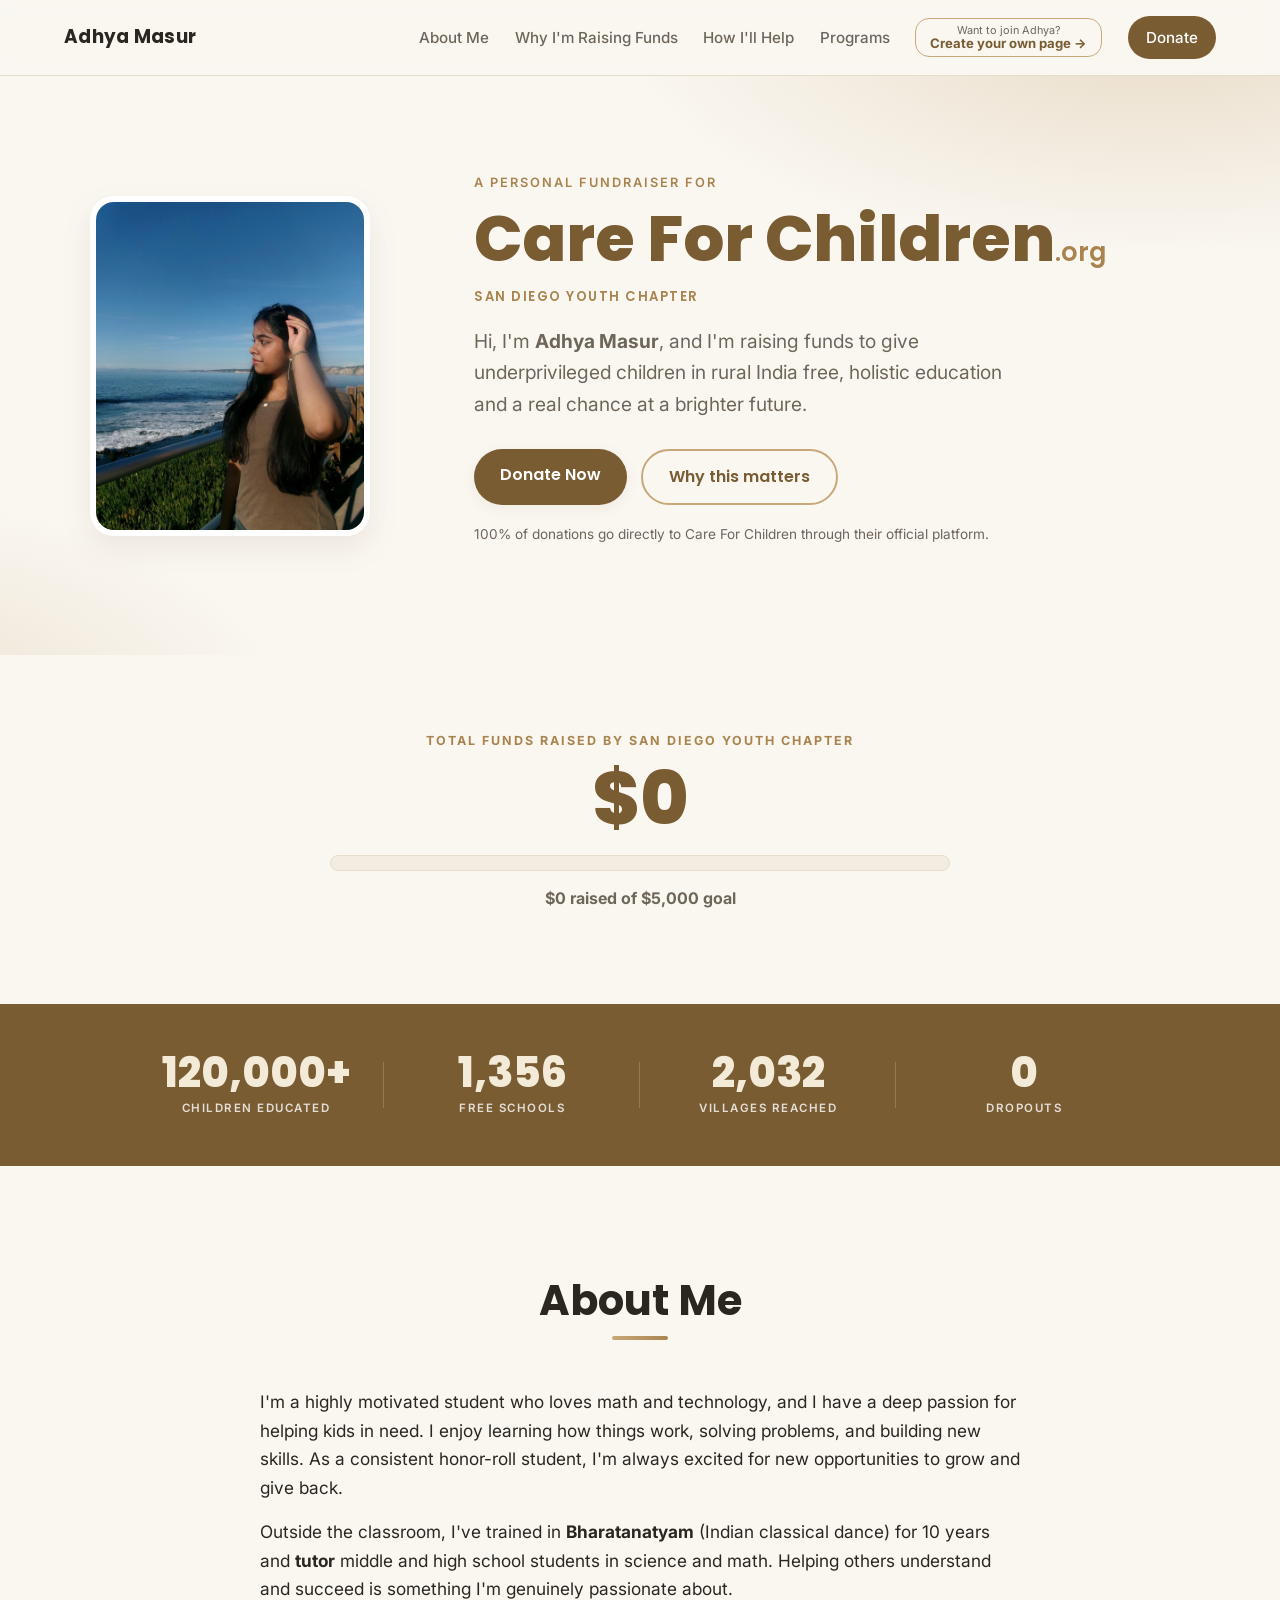
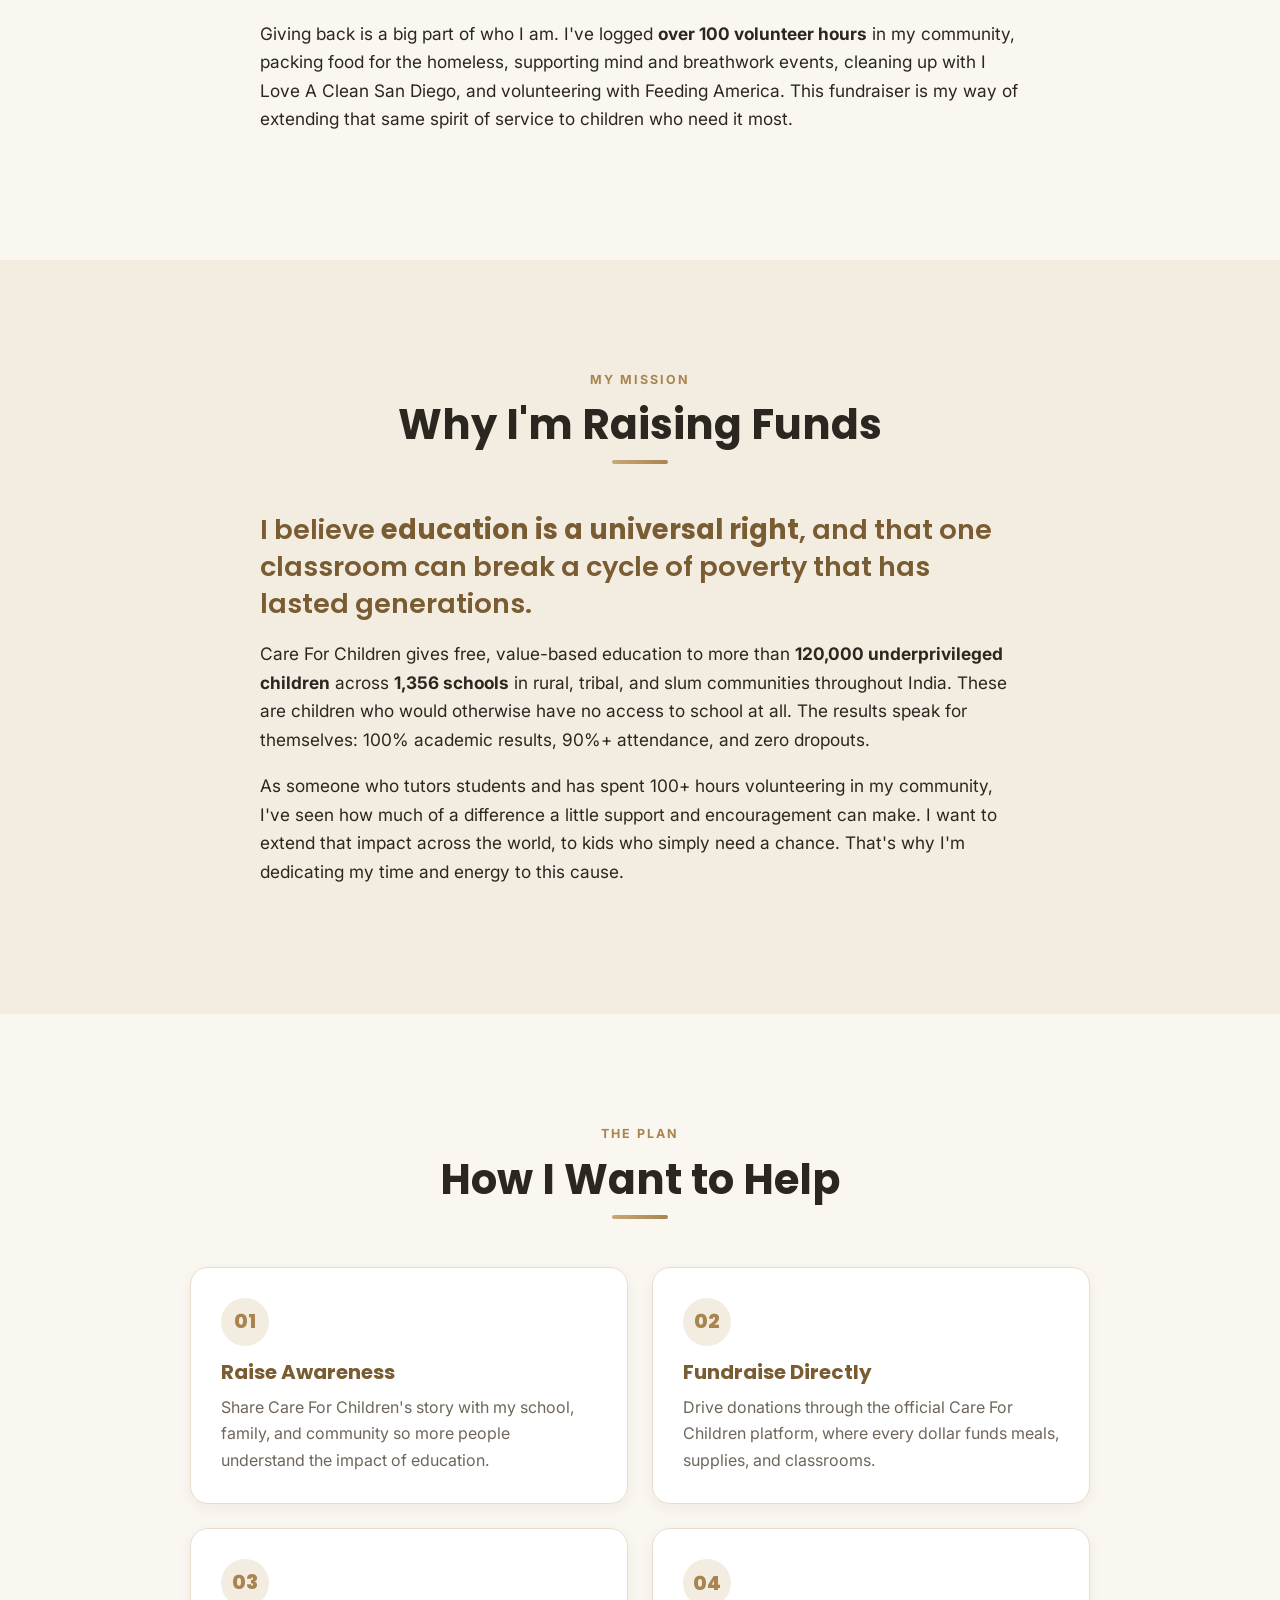
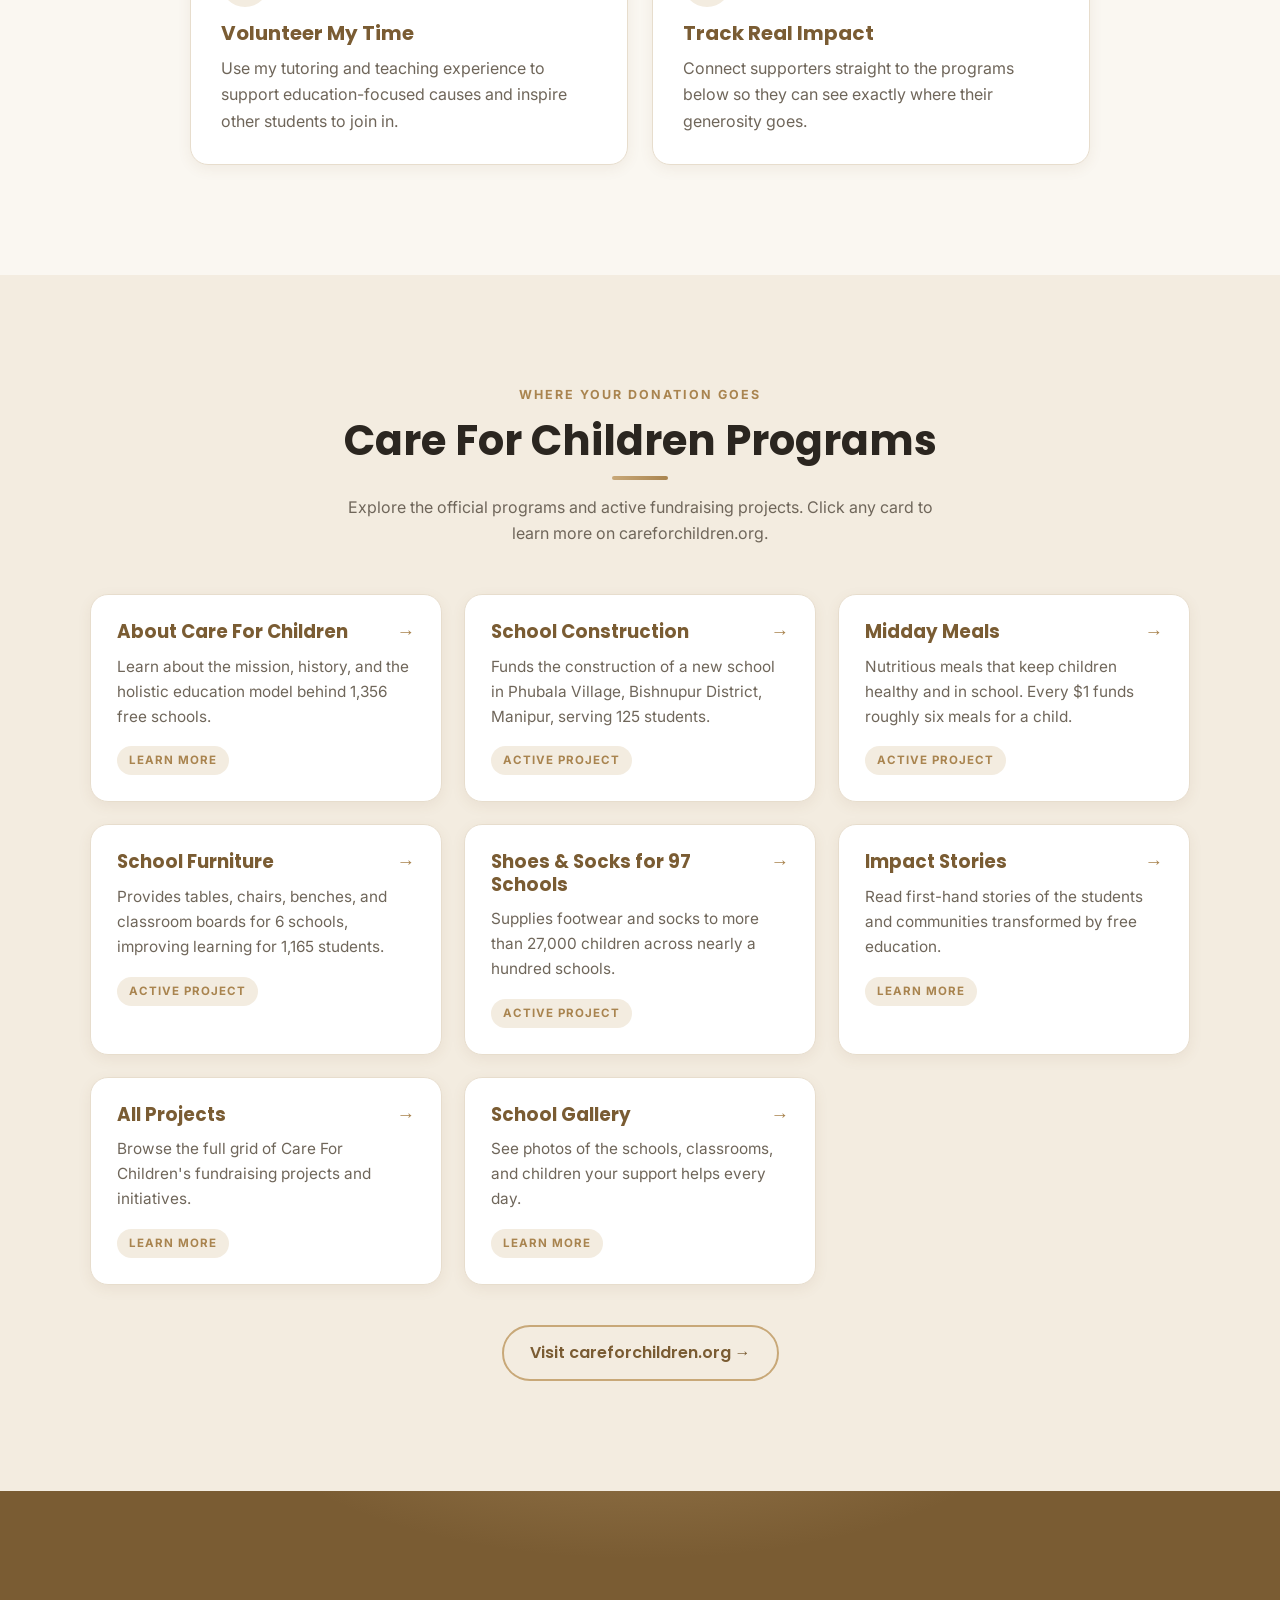
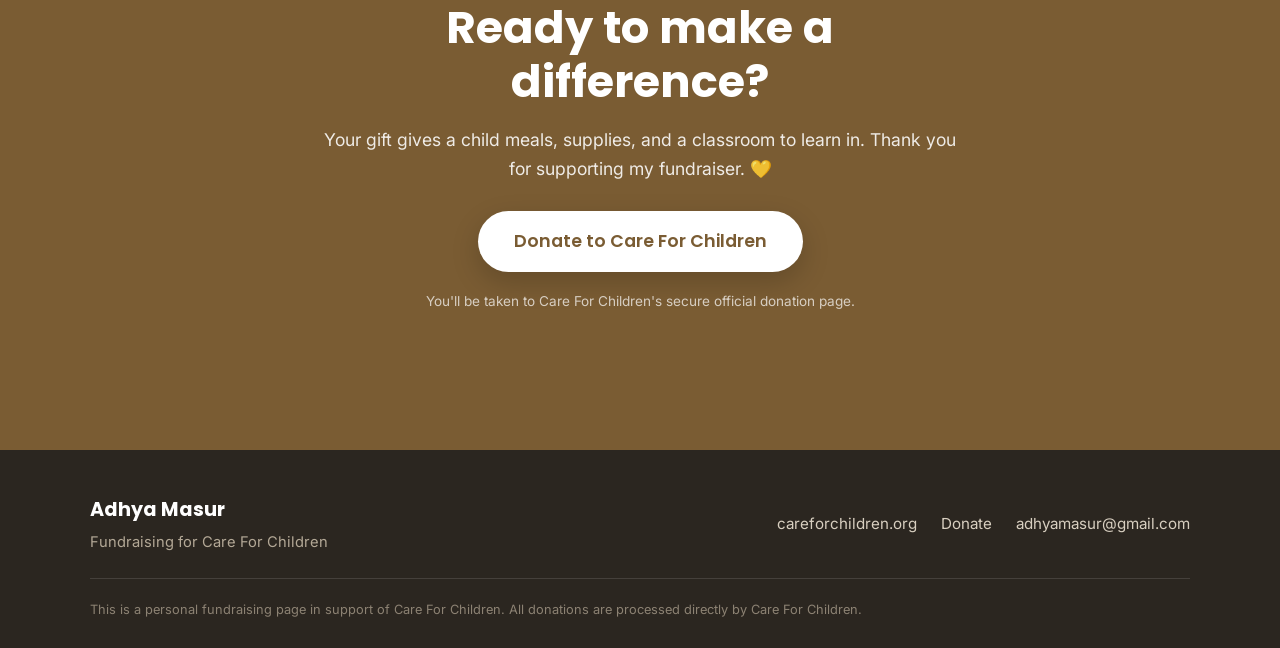
==== commit 06a5ca84: "Revert descriptive text font to original Inter Co-Authored-By: Claude Opus 4.8 <noreply@anthropic.co" ====
--- a/index.html
+++ b/index.html
@@ -7,7 +7,7 @@
   <meta name="description" content="Adhya Masur's personal fundraiser supporting Care For Children, providing free holistic education for underprivileged children across rural India." />
   <link rel="preconnect" href="https://fonts.googleapis.com" />
   <link rel="preconnect" href="https://fonts.gstatic.com" crossorigin />
-  <link href="https://fonts.googleapis.com/css2?family=Poppins:wght@400;500;600;700;800&family=Roboto+Condensed:wght@300;400;700&display=swap" rel="stylesheet" />
+  <link href="https://fonts.googleapis.com/css2?family=Poppins:wght@400;500;600;700;800&family=Inter:wght@400;500;600&display=swap" rel="stylesheet" />
   <link rel="stylesheet" href="styles.css" />
 </head>
 <body>
--- a/styles.css
+++ b/styles.css
@@ -20,10 +20,10 @@
 
 body {
   margin: 0;
-  font-family: "Roboto Condensed", "Arial Narrow", system-ui, sans-serif;
+  font-family: "Inter", system-ui, sans-serif;
   color: var(--ink);
   background: var(--bg);
-  line-height: 1.6;
+  line-height: 1.65;
 }
 
 h1, h2, h3 { font-family: "Poppins", sans-serif; line-height: 1.2; margin: 0; }
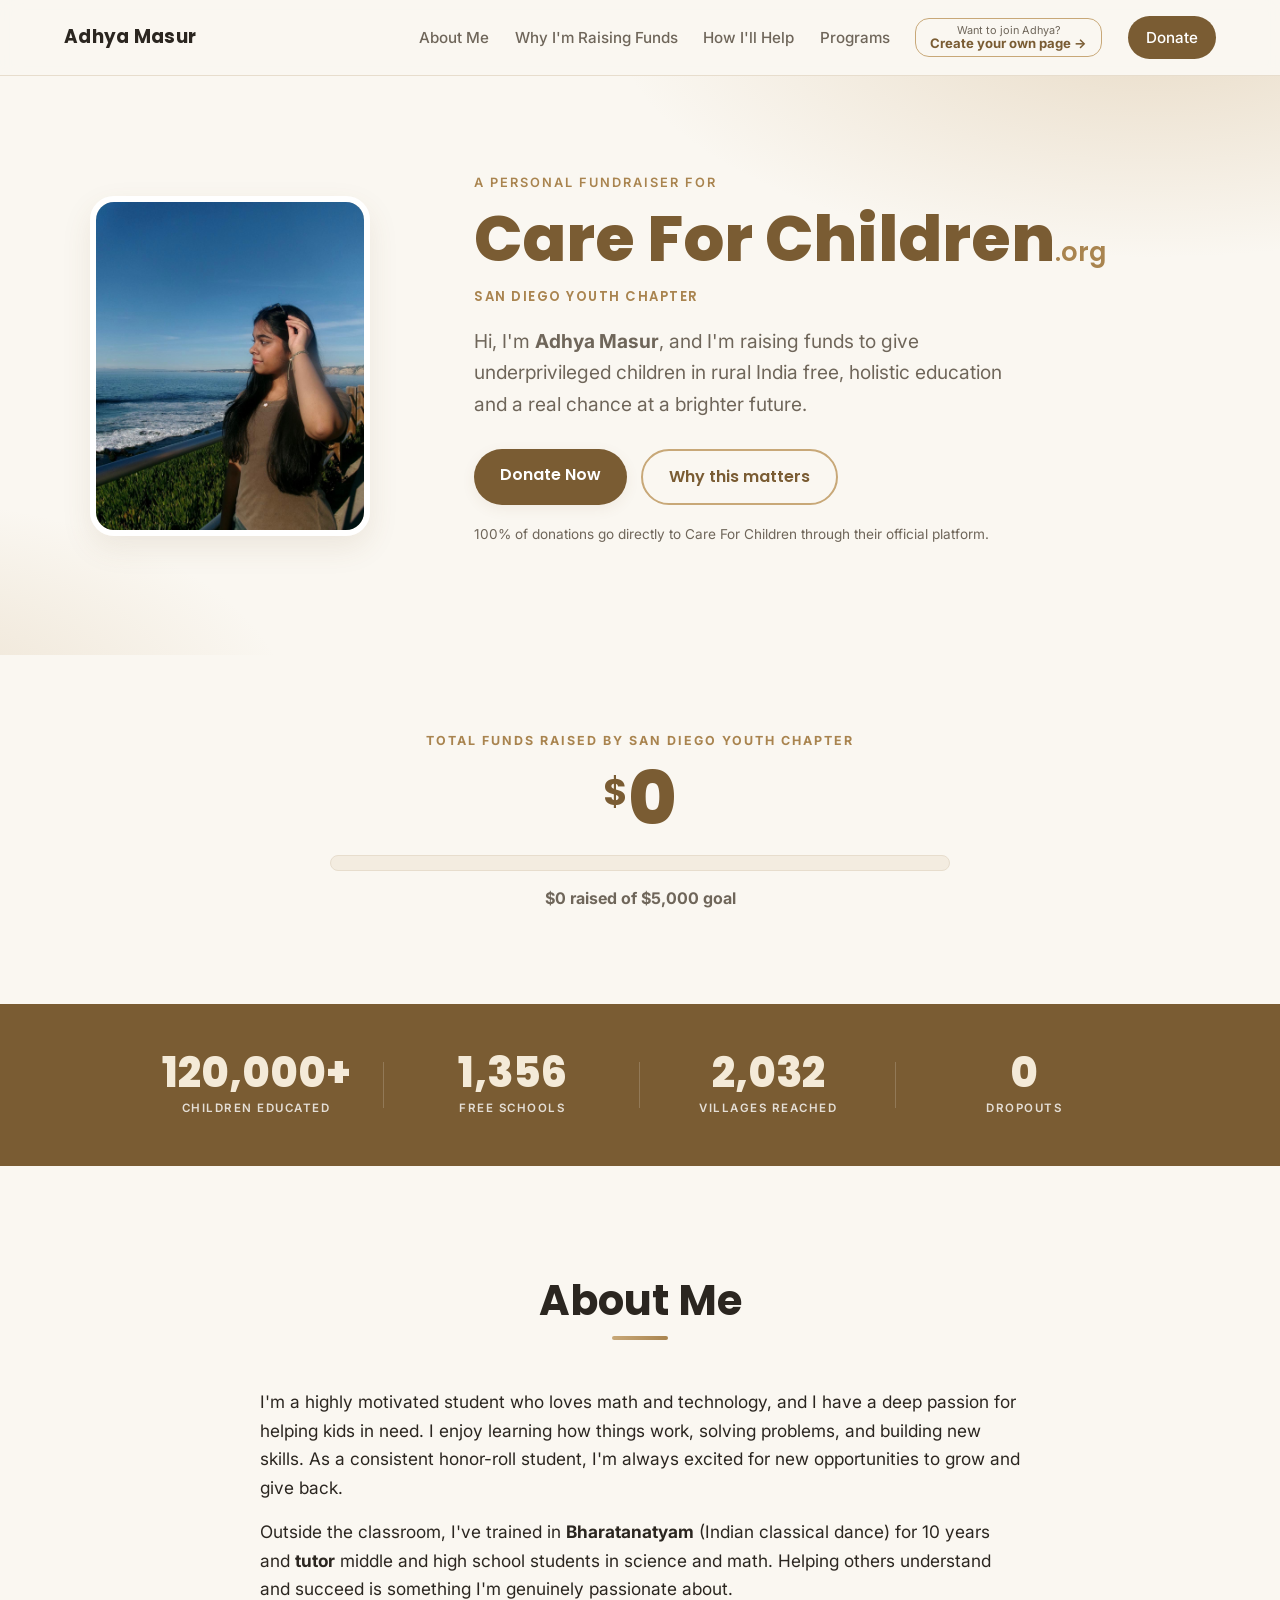
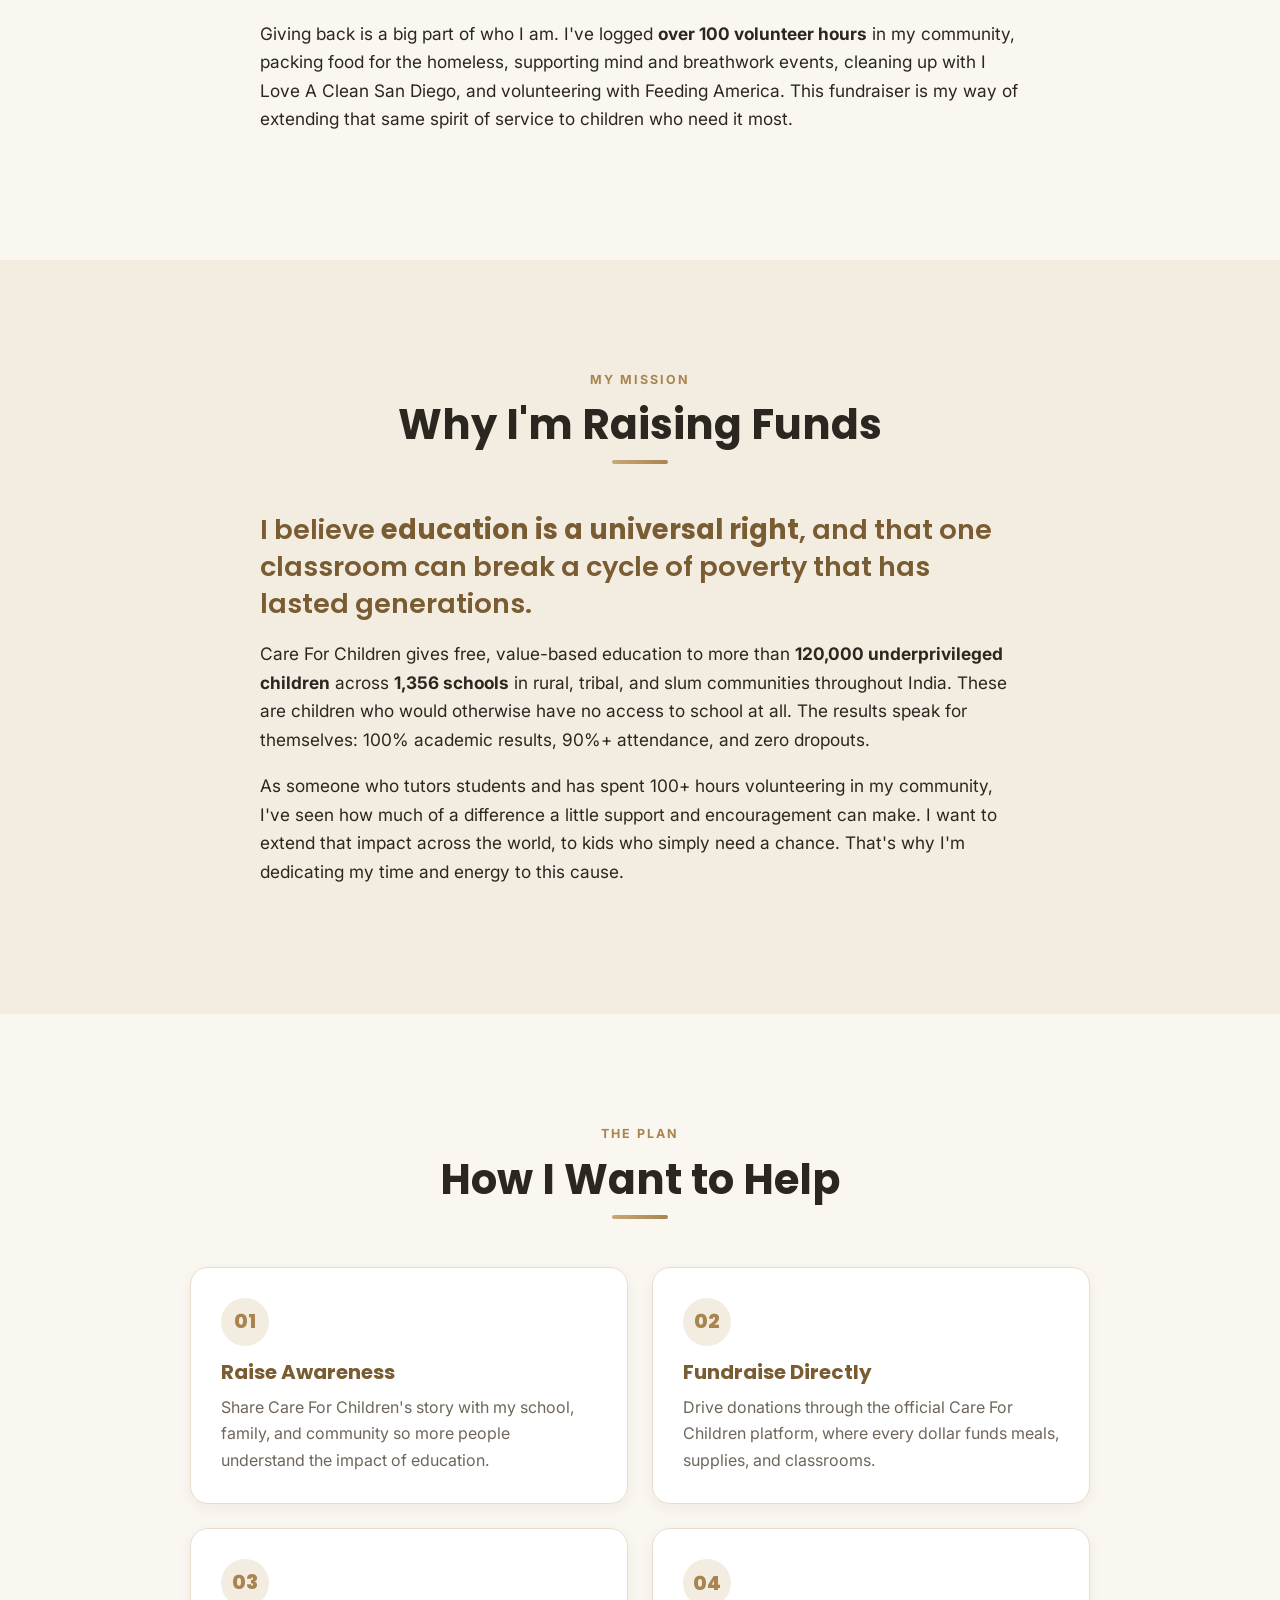
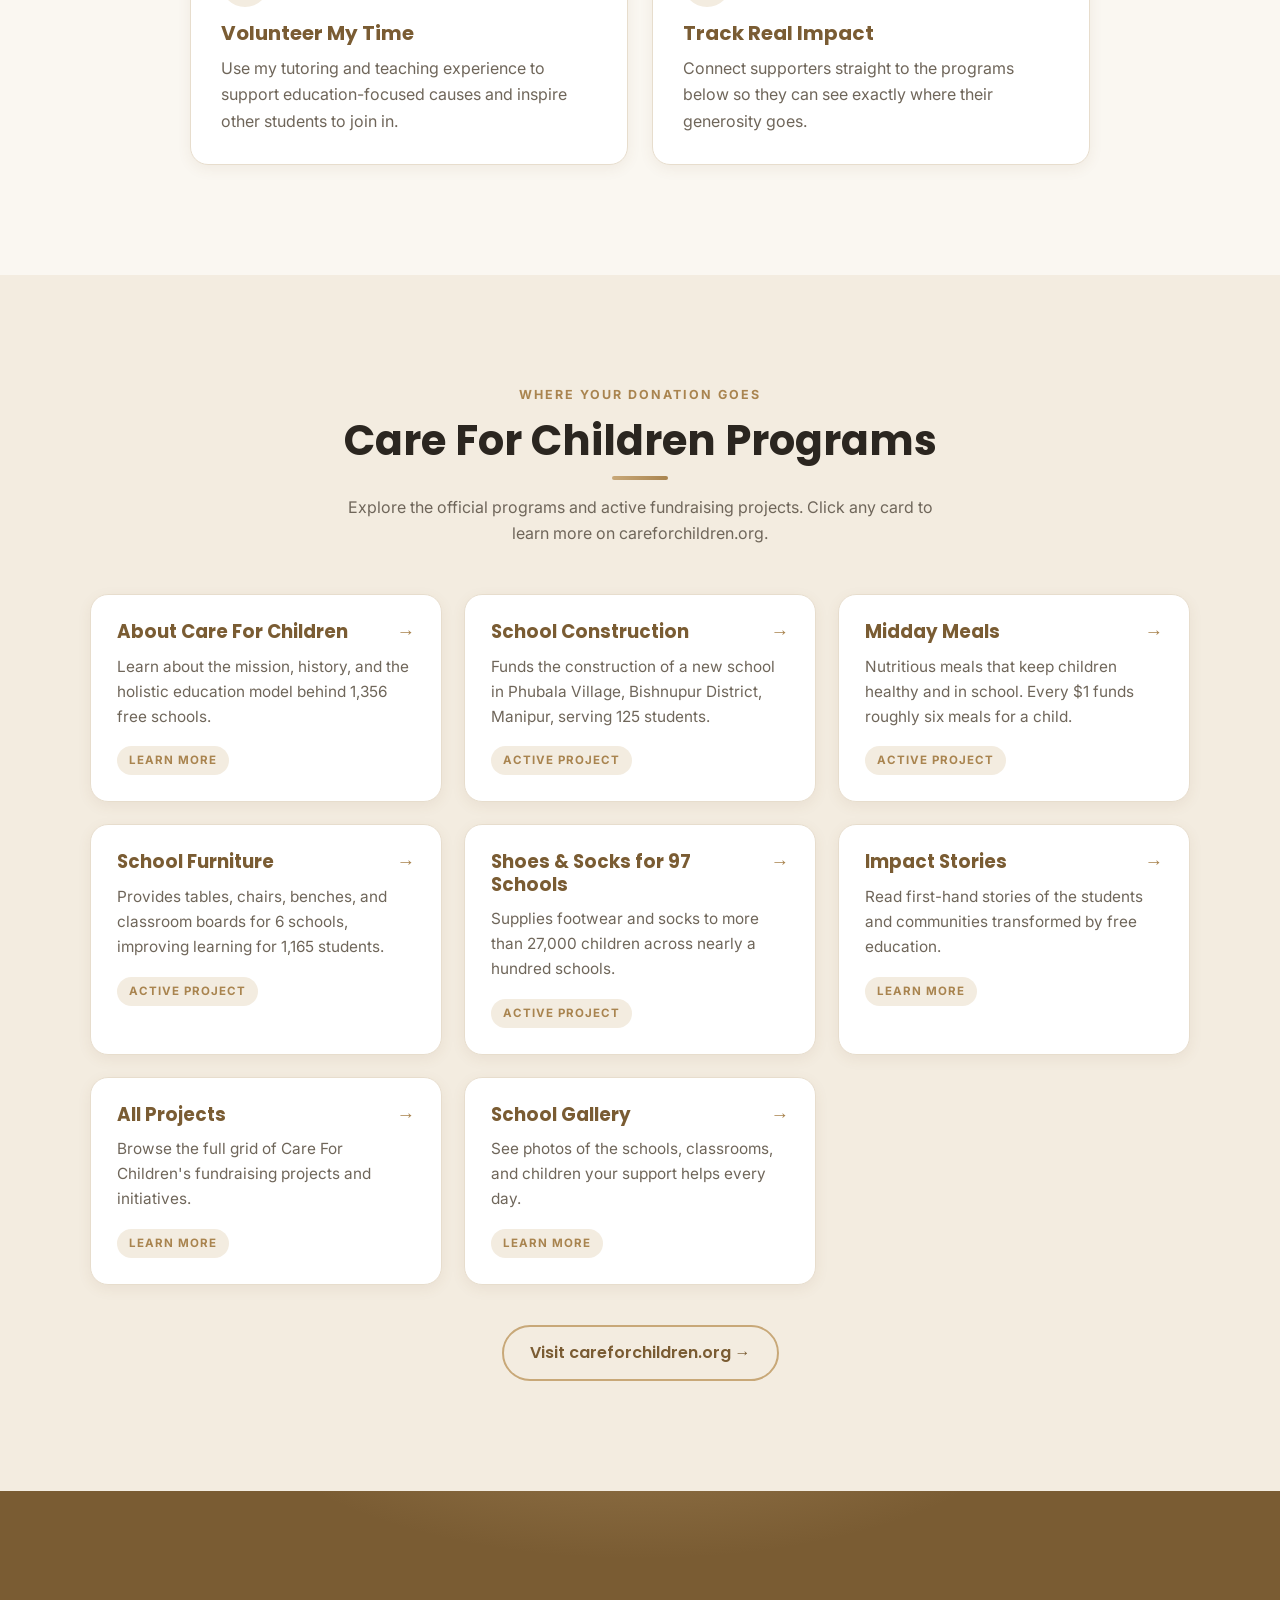
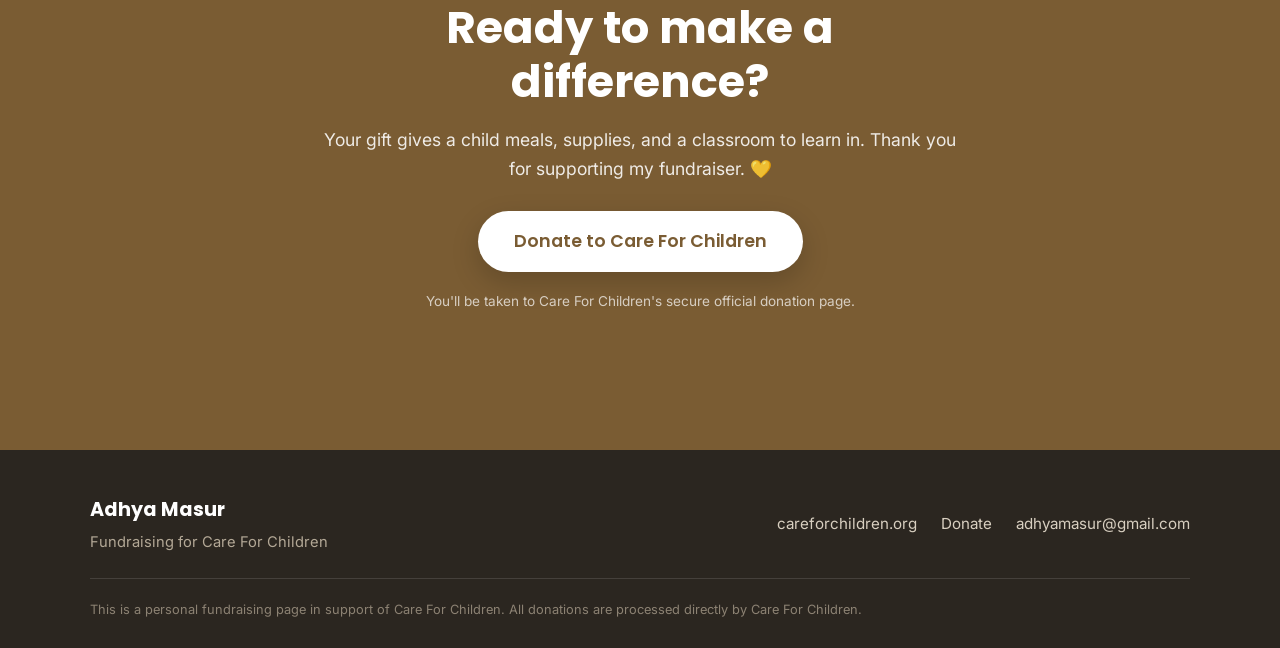
==== commit b3af2d7e: "Make the $ sign smaller in fundraising counter Co-Authored-By: Claude Opus 4.8 <noreply@anthropic.co" ====
--- a/index.html
+++ b/index.html
@@ -61,7 +61,7 @@
   <section class="raised" id="raised" data-raised="0" data-goal="5000">
     <div class="raised__inner">
       <span class="kicker">Total funds raised by San Diego Youth Chapter</span>
-      <div class="raised__amount">$0</div>
+      <div class="raised__amount"><span class="raised__cur">$</span>0</div>
       <div class="raised__bar"><div class="raised__fill"></div></div>
       <p class="raised__meta"></p>
     </div>
@@ -276,13 +276,14 @@
       var fillEl = sec.querySelector(".raised__fill");
       var metaEl = sec.querySelector(".raised__meta");
       function money(n) { return "$" + Math.round(n).toLocaleString(); }
+      function bigMoney(n) { return '<span class="raised__cur">$</span>' + Math.round(n).toLocaleString(); }
       if (metaEl) metaEl.textContent = goal > 0 ? money(raised) + " raised of " + money(goal) + " goal" : money(raised) + " raised";
       function run() {
         var start = performance.now(), dur = 1500;
         function tick(now) {
           var p = Math.min((now - start) / dur, 1);
           var e = 1 - Math.pow(1 - p, 3);
-          if (amountEl) amountEl.textContent = money(raised * e);
+          if (amountEl) amountEl.innerHTML = bigMoney(raised * e);
           if (p < 1) requestAnimationFrame(tick);
         }
         requestAnimationFrame(tick);
--- a/styles.css
+++ b/styles.css
@@ -455,6 +455,7 @@
   background: linear-gradient(90deg, var(--tan), var(--tan-dark));
   transition: width 1.4s cubic-bezier(.2, .7, .2, 1);
 }
+.raised__cur { font-size: .5em; font-weight: 700; vertical-align: 0.5em; margin-right: .04em; }
 .raised__meta { color: var(--muted); margin-top: 14px; font-weight: 700; }
 
 /* Join / Friends of Adhya band */
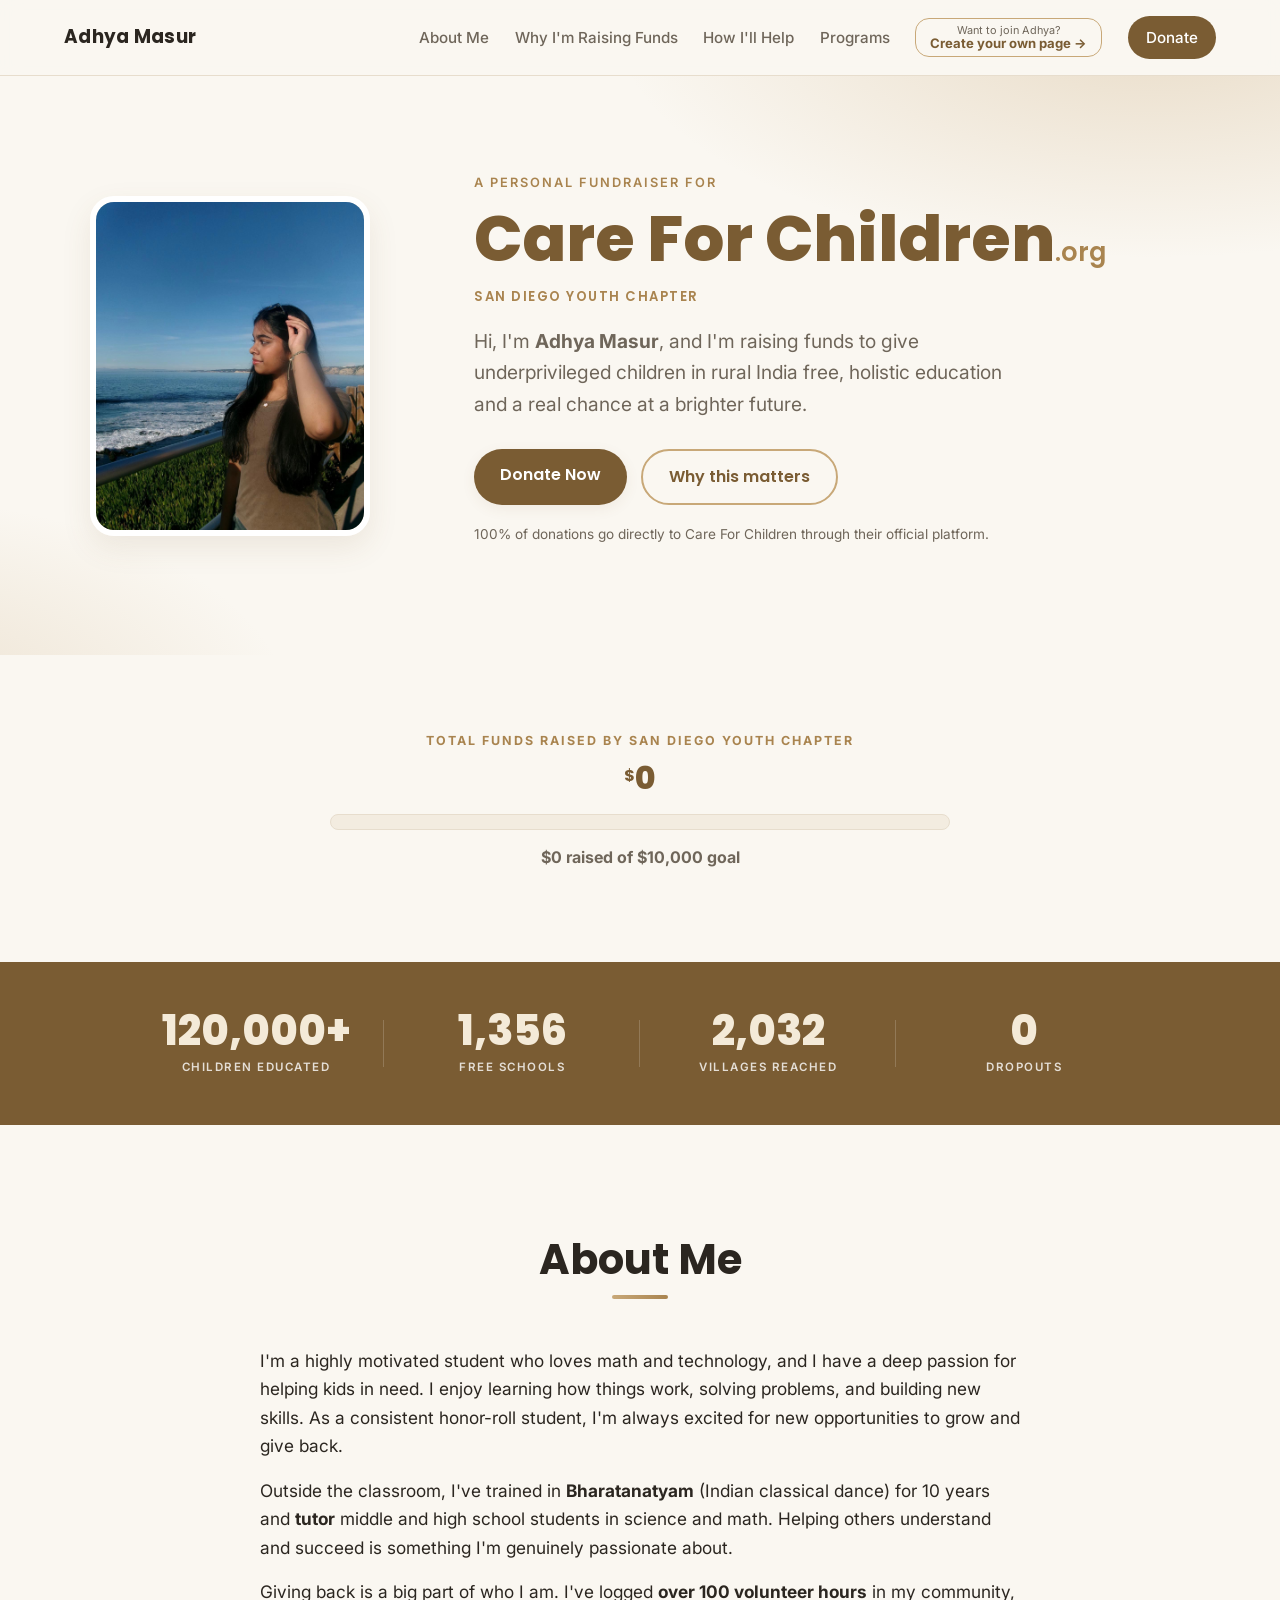
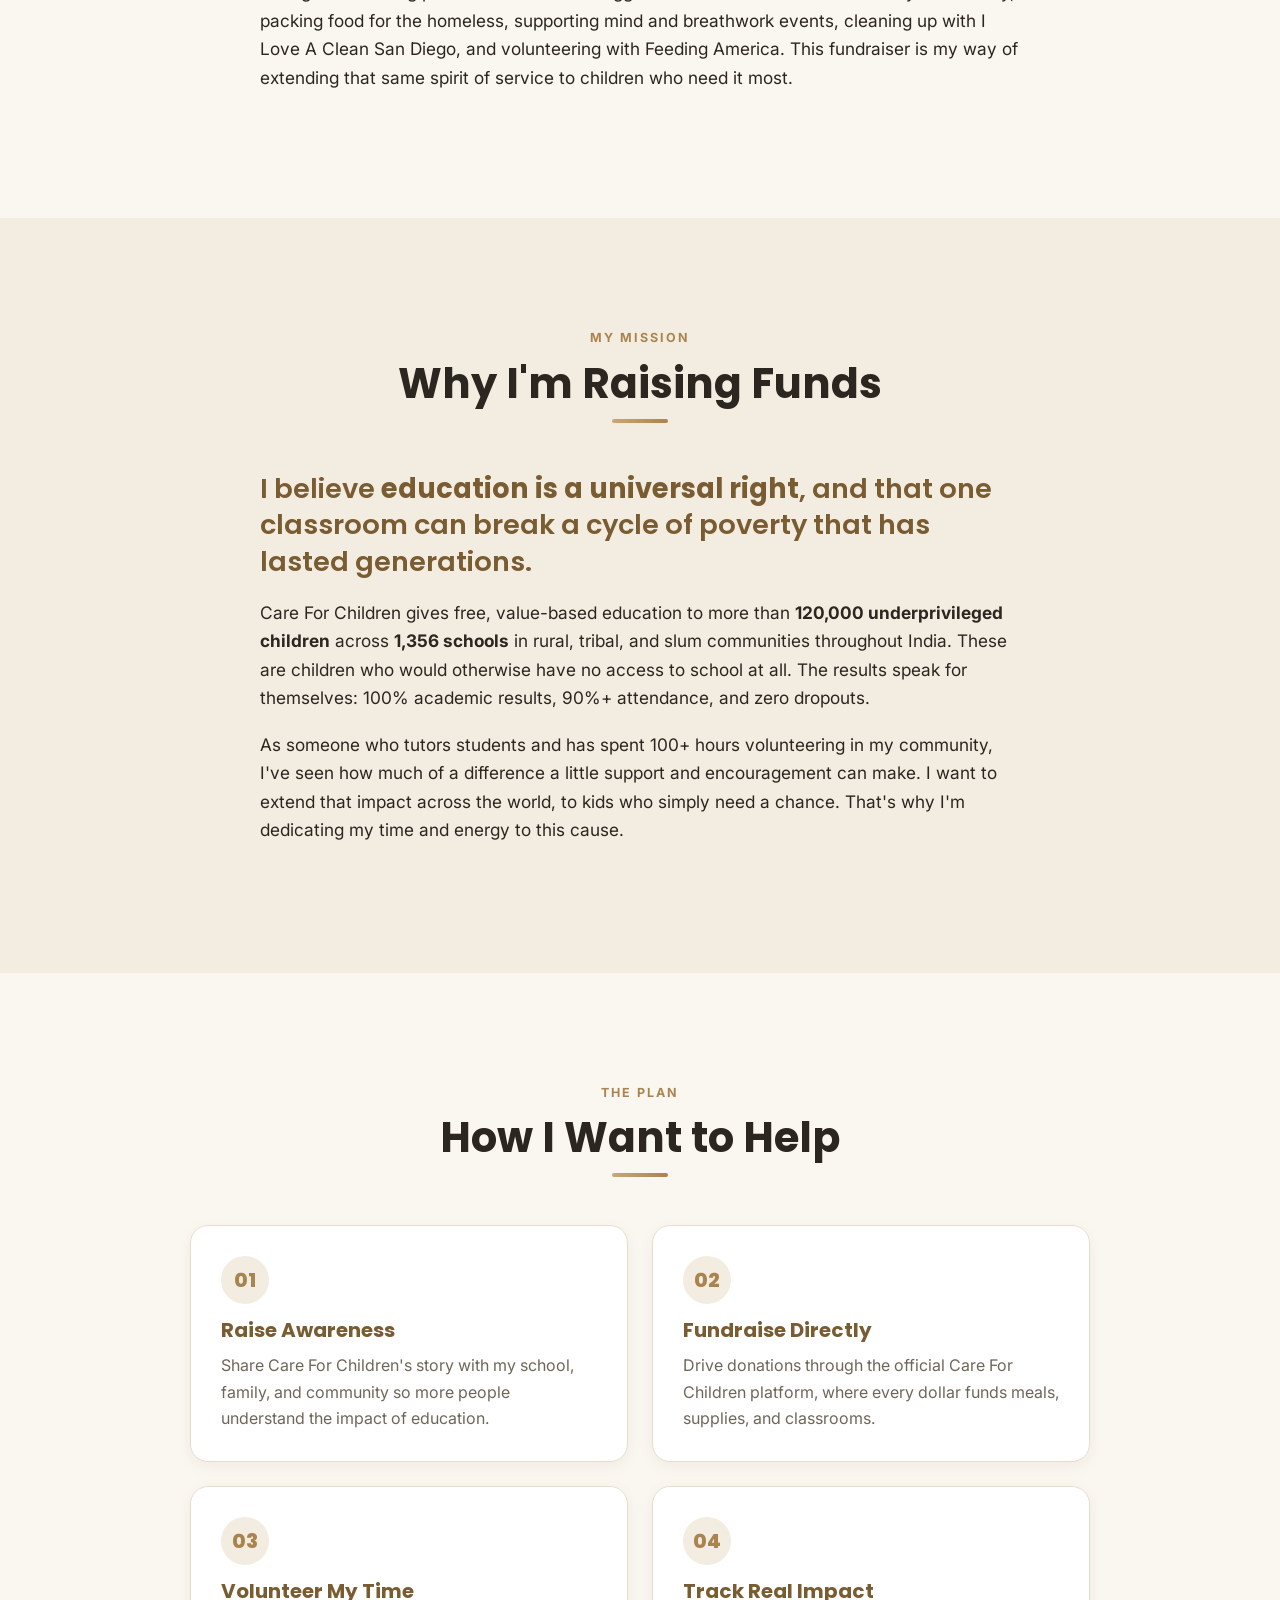
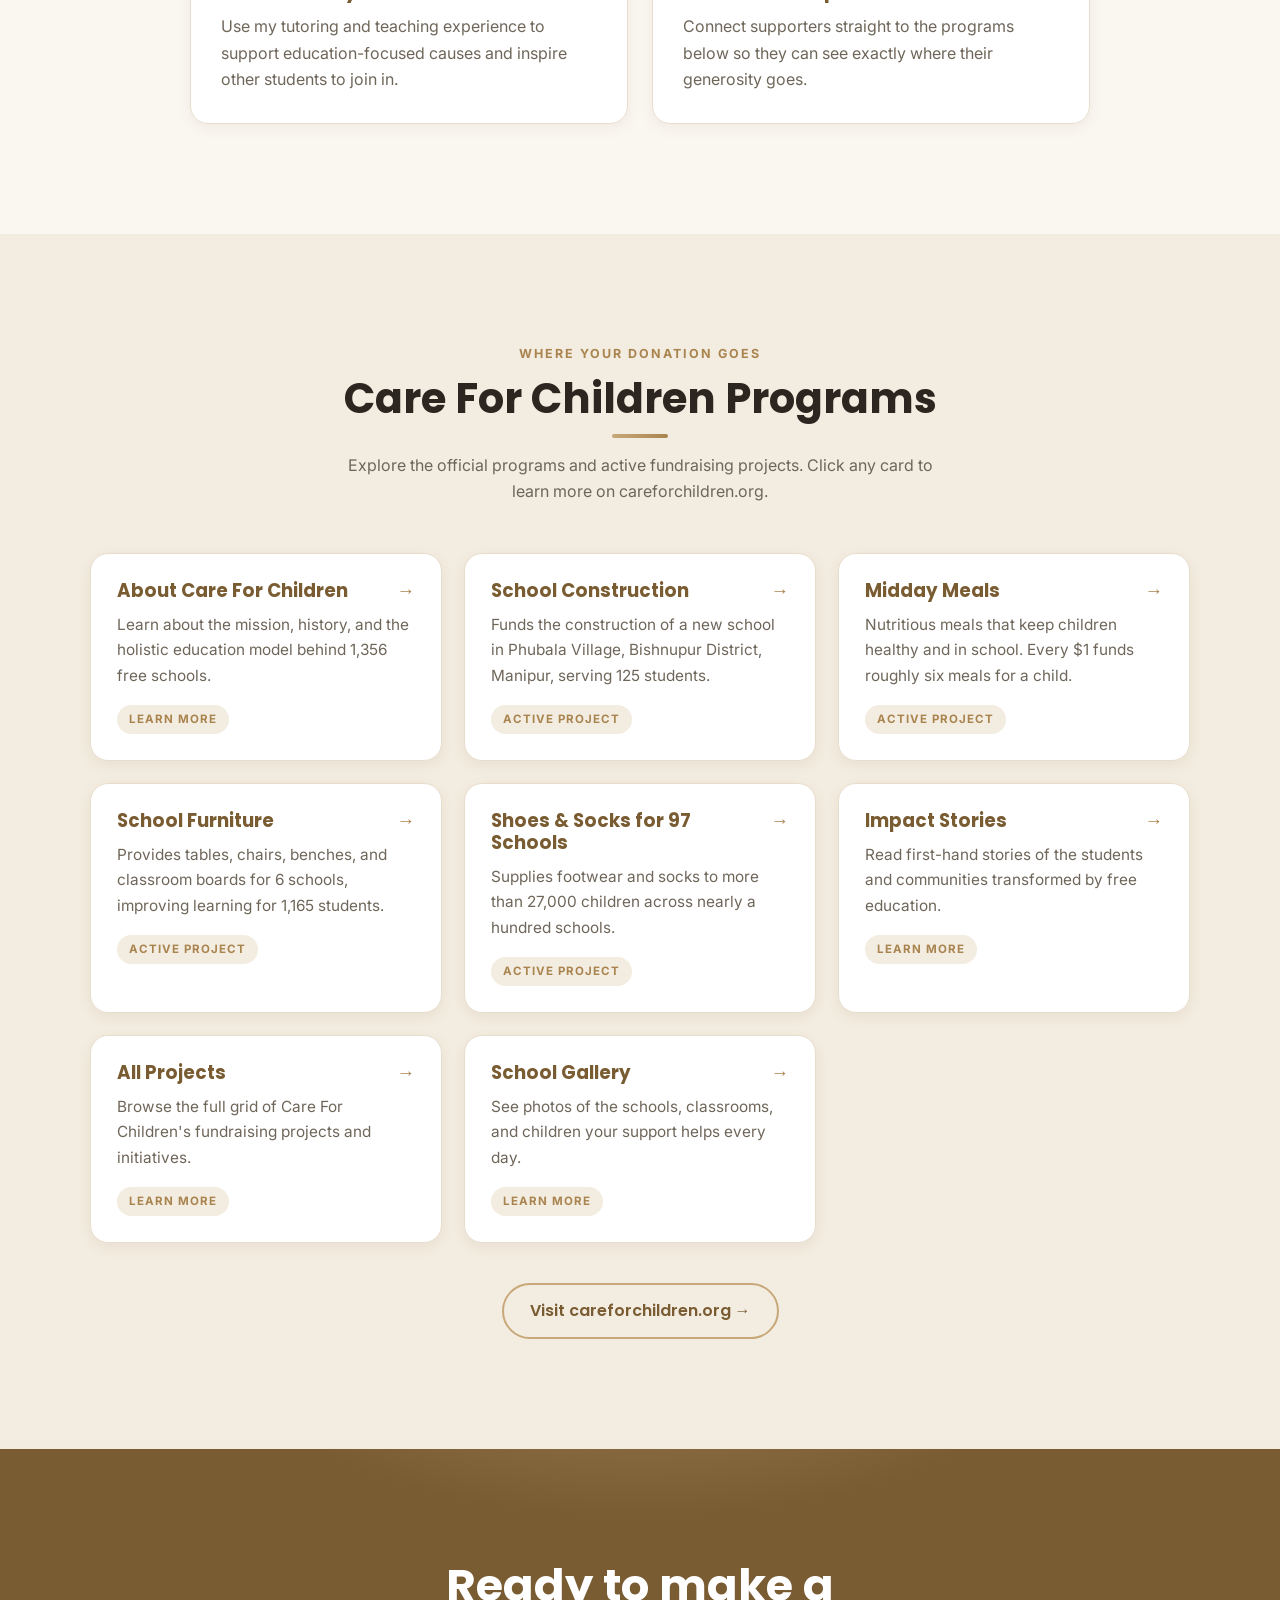
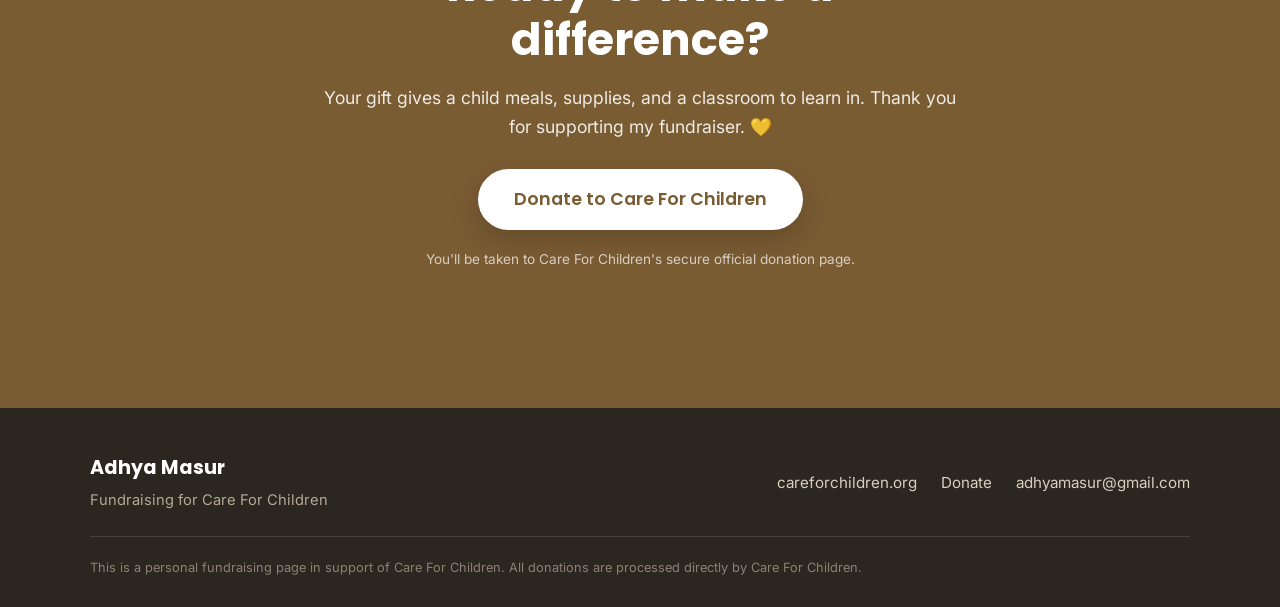
==== commit badf87a5: "Set fundraising goal to $10,000 Co-Authored-By: Claude Opus 4.8 <noreply@anthropic.com>" ====
--- a/index.html
+++ b/index.html
@@ -58,7 +58,7 @@
 
   <!-- ===== FUNDS RAISED COUNTER =====
        Update data-raised and data-goal below as funds come in. -->
-  <section class="raised" id="raised" data-raised="0" data-goal="5000">
+  <section class="raised" id="raised" data-raised="0" data-goal="10000">
     <div class="raised__inner">
       <span class="kicker">Total funds raised by San Diego Youth Chapter</span>
       <div class="raised__amount"><span class="raised__cur">$</span>0</div>
--- a/styles.css
+++ b/styles.css
@@ -436,7 +436,7 @@
 .raised__amount {
   font-family: "Poppins", sans-serif;
   font-weight: 800;
-  font-size: clamp(2.6rem, 8vw, 4.6rem);
+  font-size: clamp(1.4rem, 3.5vw, 2rem);
   line-height: 1;
   color: var(--brown);
   margin: 10px 0 20px;
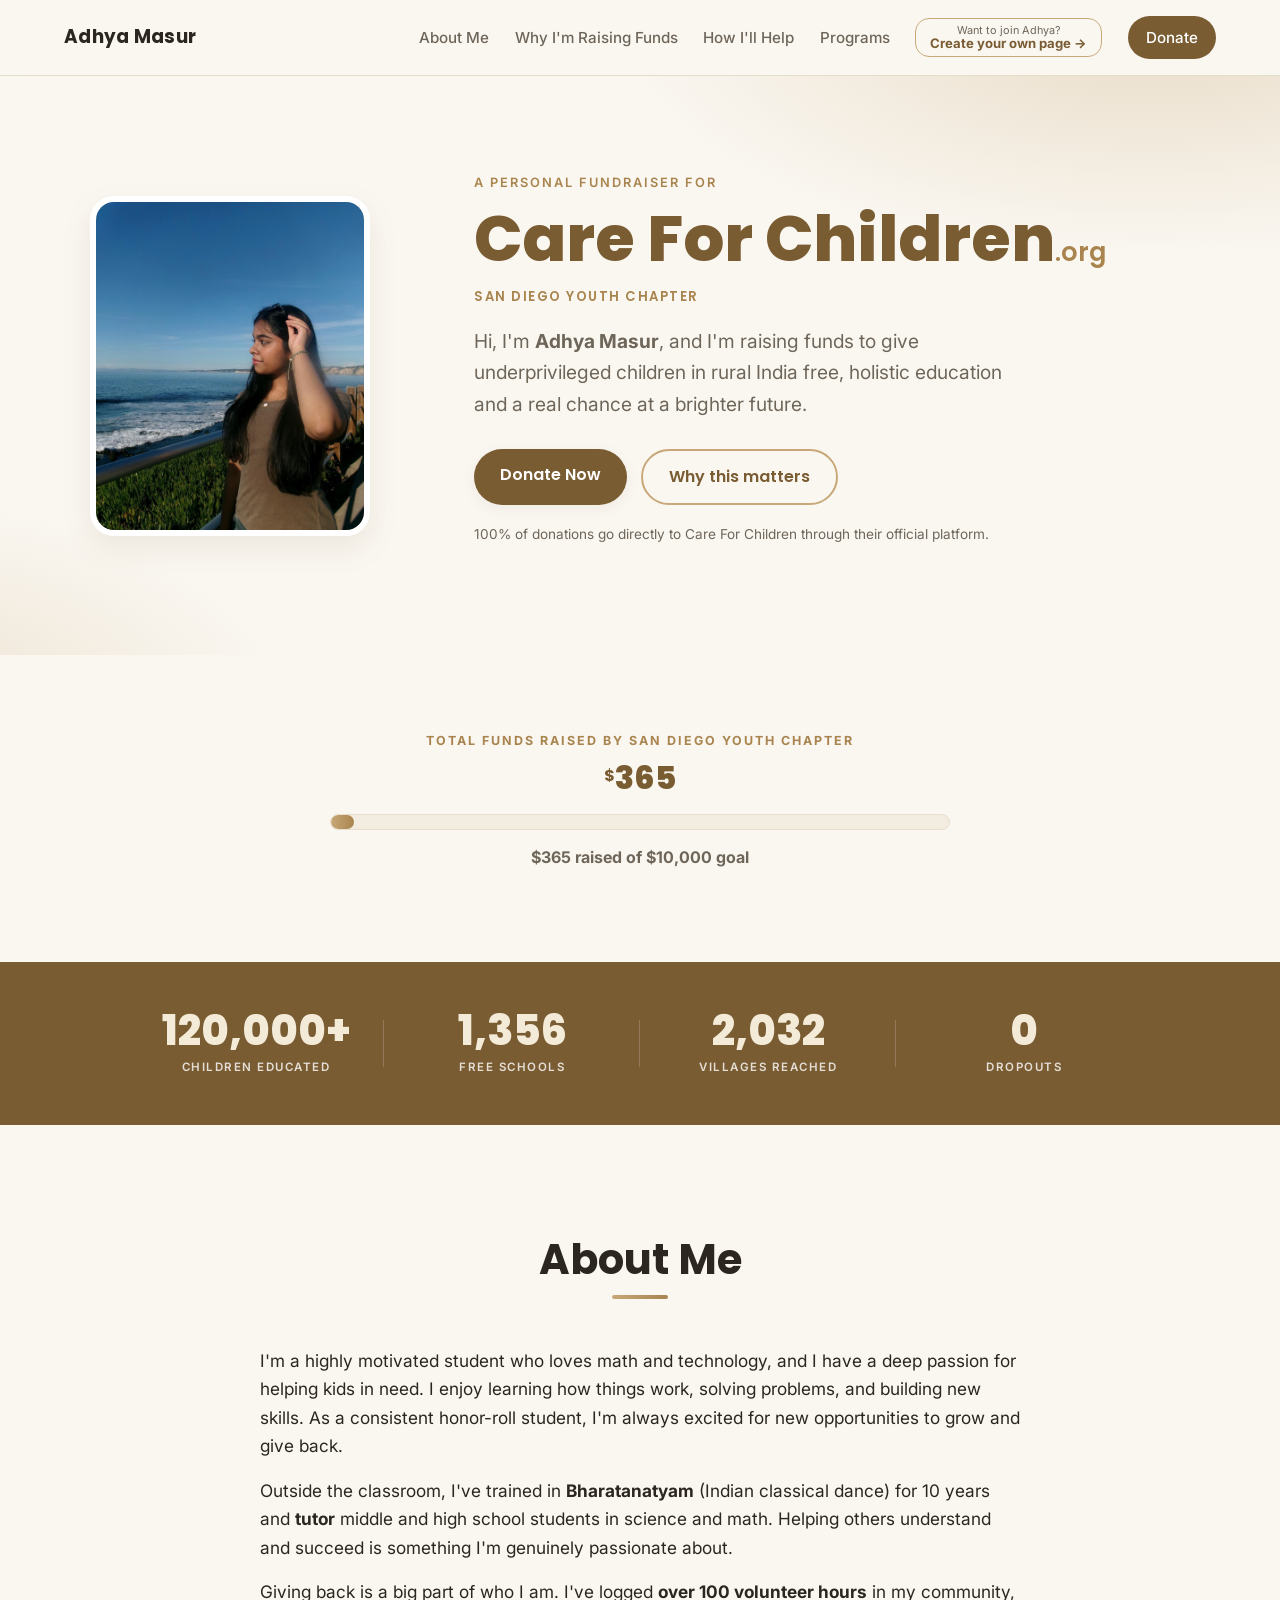
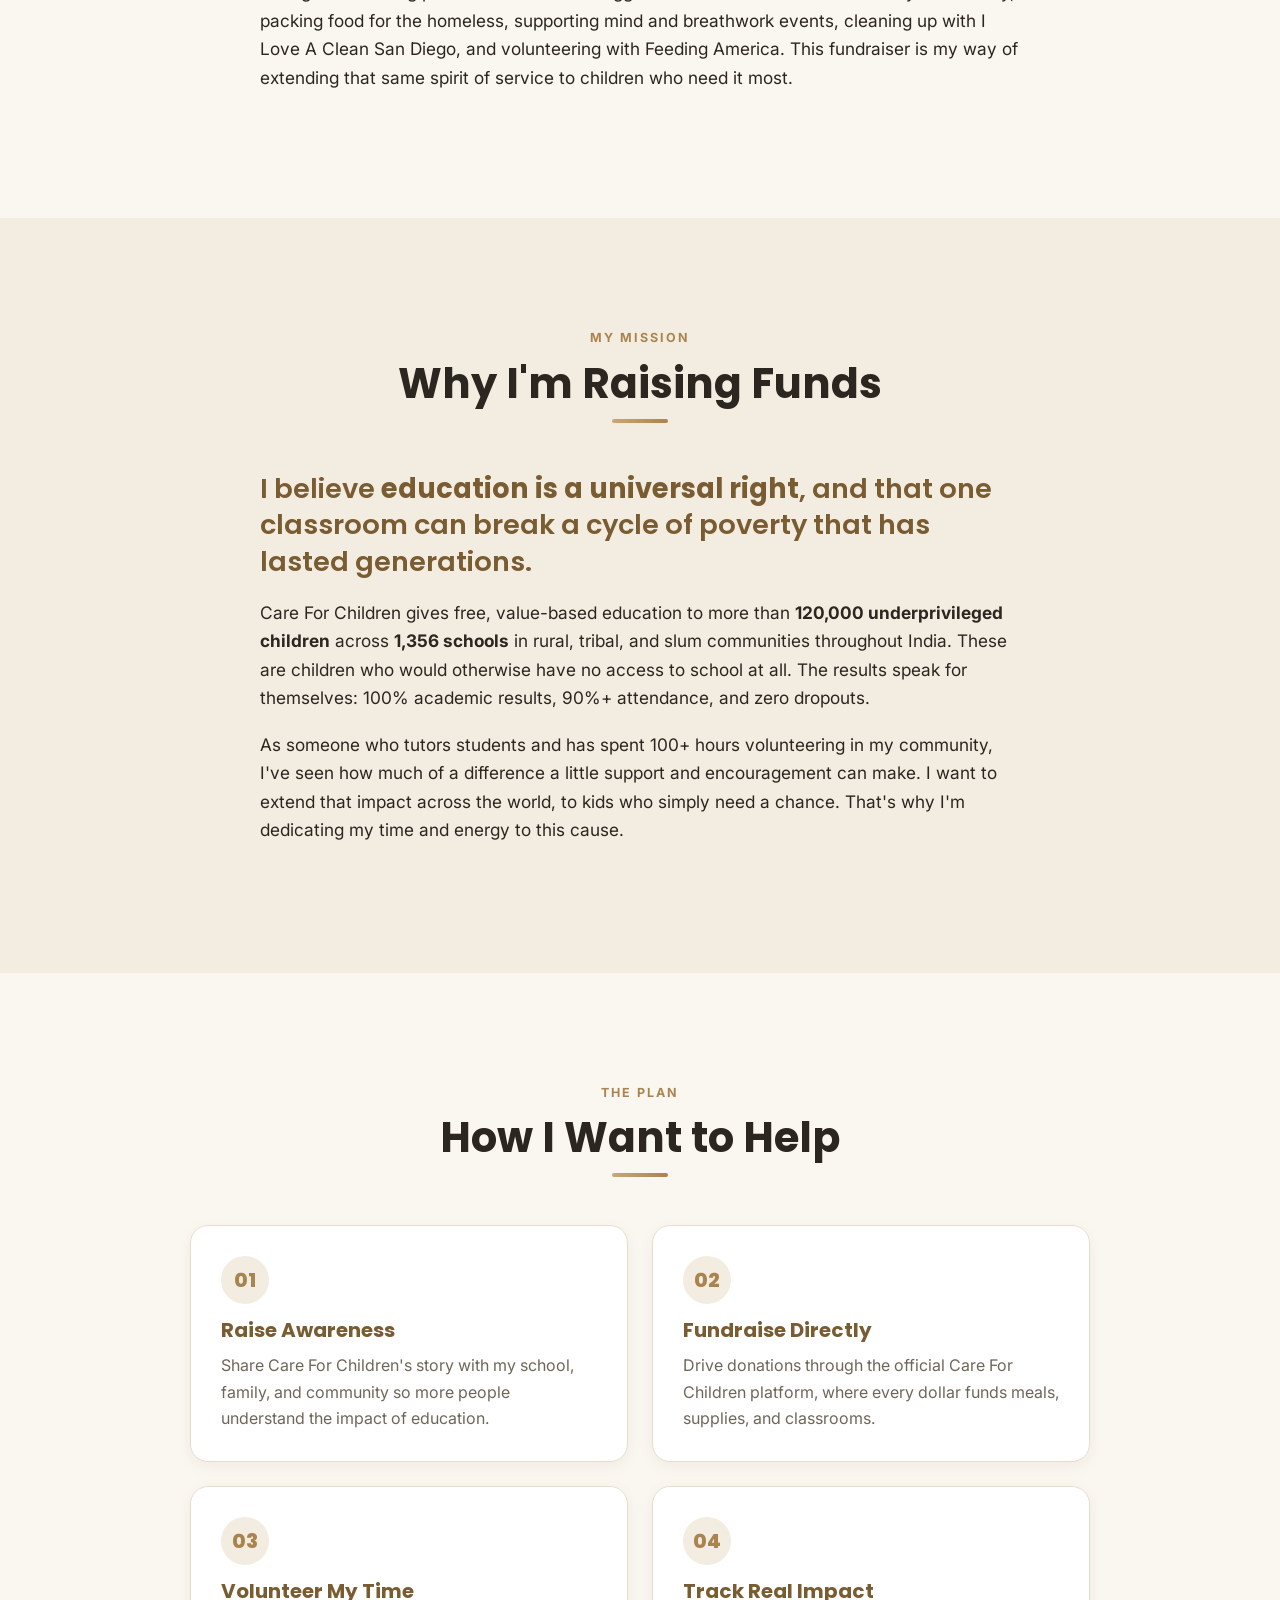
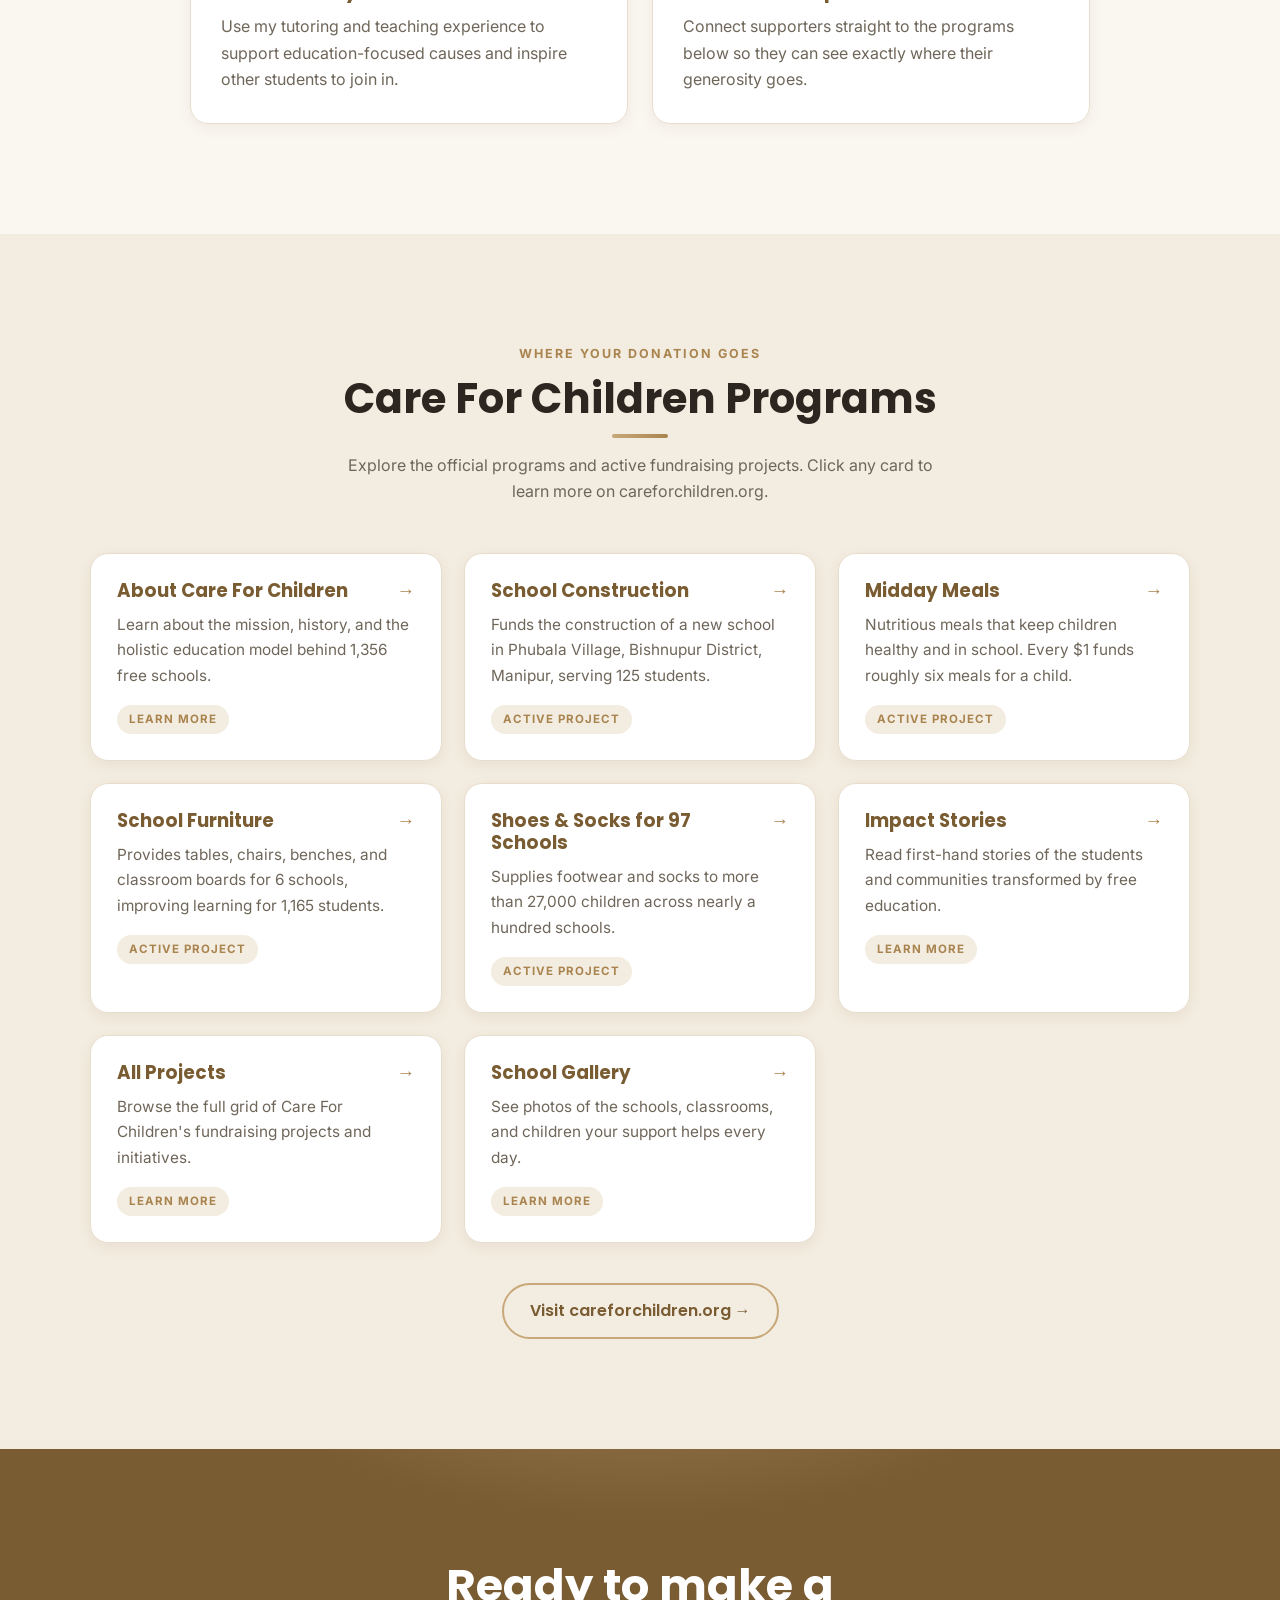
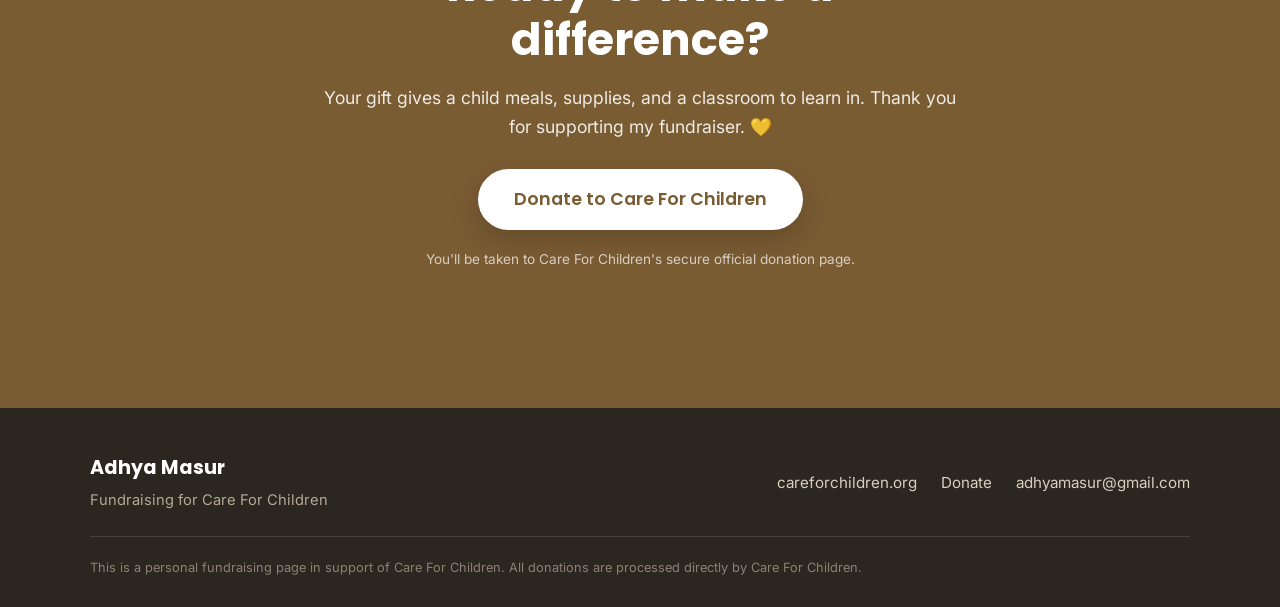
==== commit a417430e: "Update funds raised to $365 Co-Authored-By: Claude Opus 4.8 <noreply@anthropic.com>" ====
--- a/index.html
+++ b/index.html
@@ -58,7 +58,7 @@
 
   <!-- ===== FUNDS RAISED COUNTER =====
        Update data-raised and data-goal below as funds come in. -->
-  <section class="raised" id="raised" data-raised="0" data-goal="10000">
+  <section class="raised" id="raised" data-raised="365" data-goal="10000">
     <div class="raised__inner">
       <span class="kicker">Total funds raised by San Diego Youth Chapter</span>
       <div class="raised__amount"><span class="raised__cur">$</span>0</div>
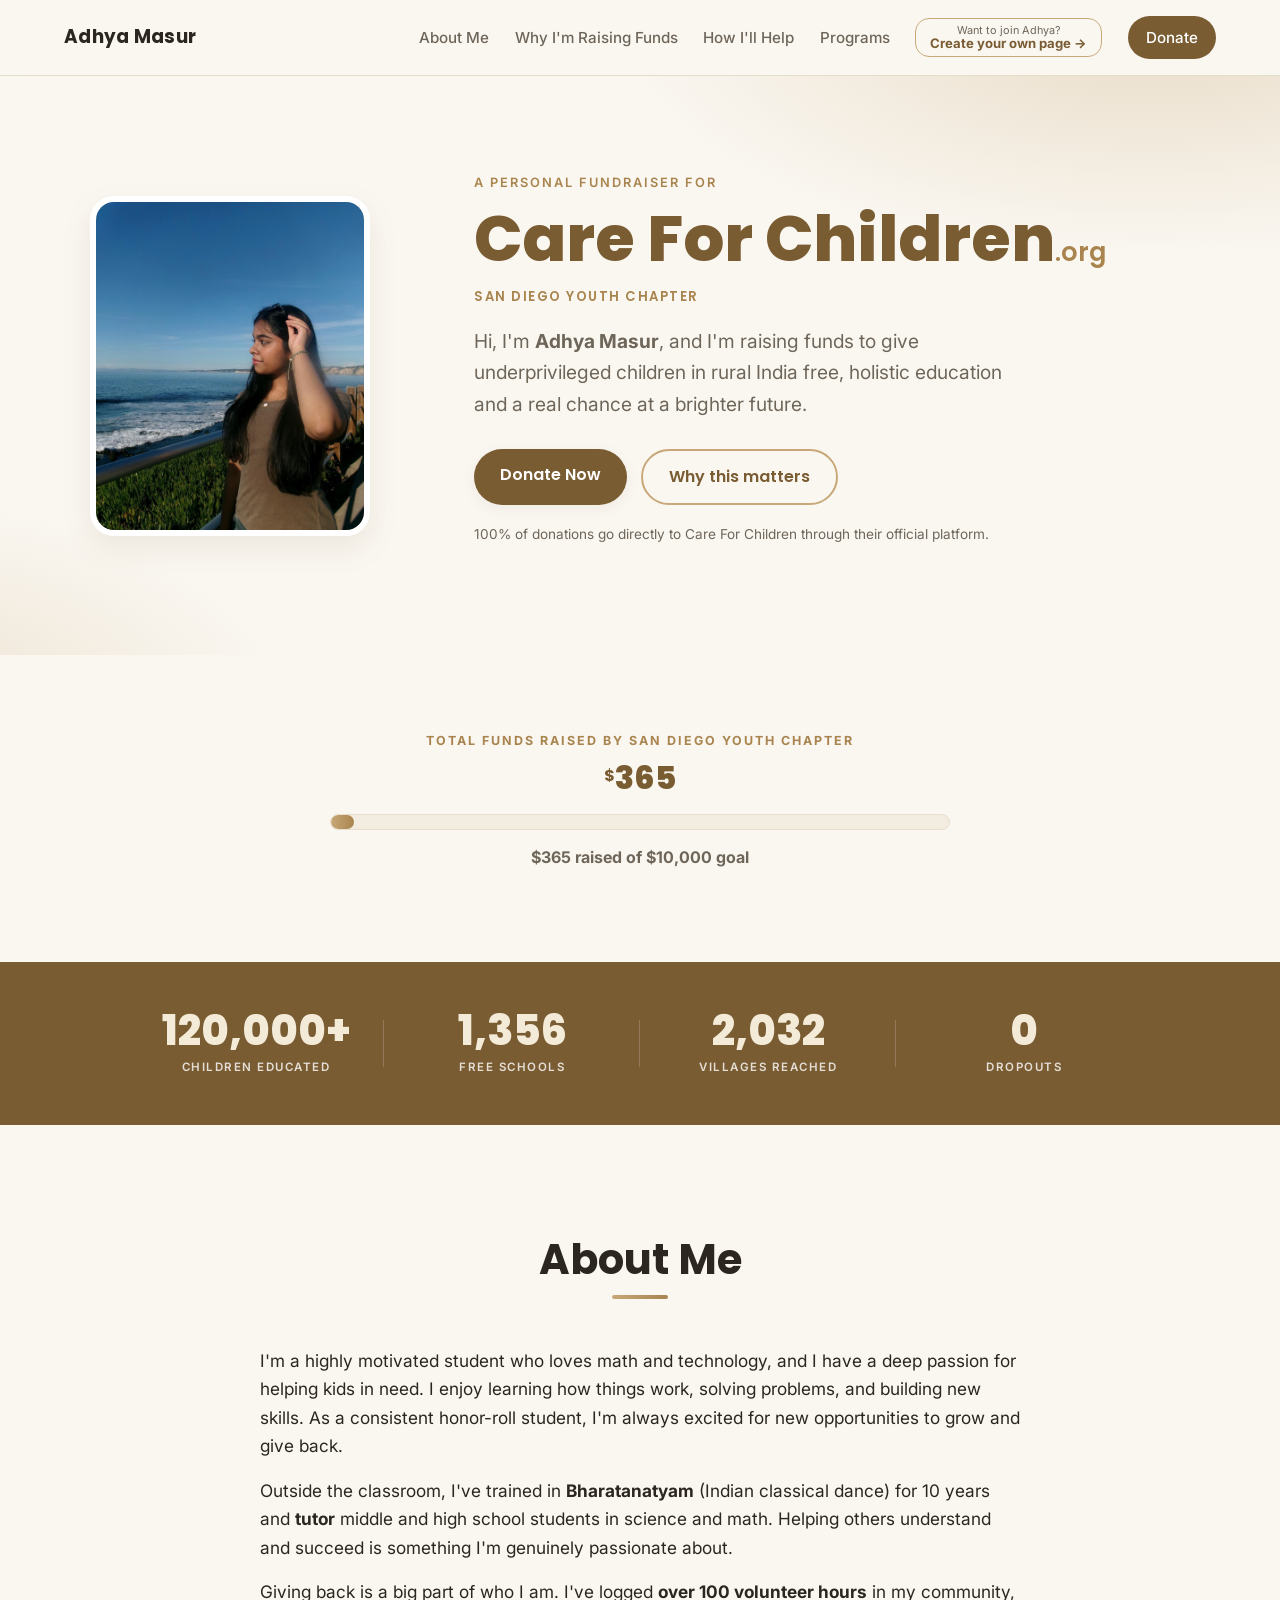
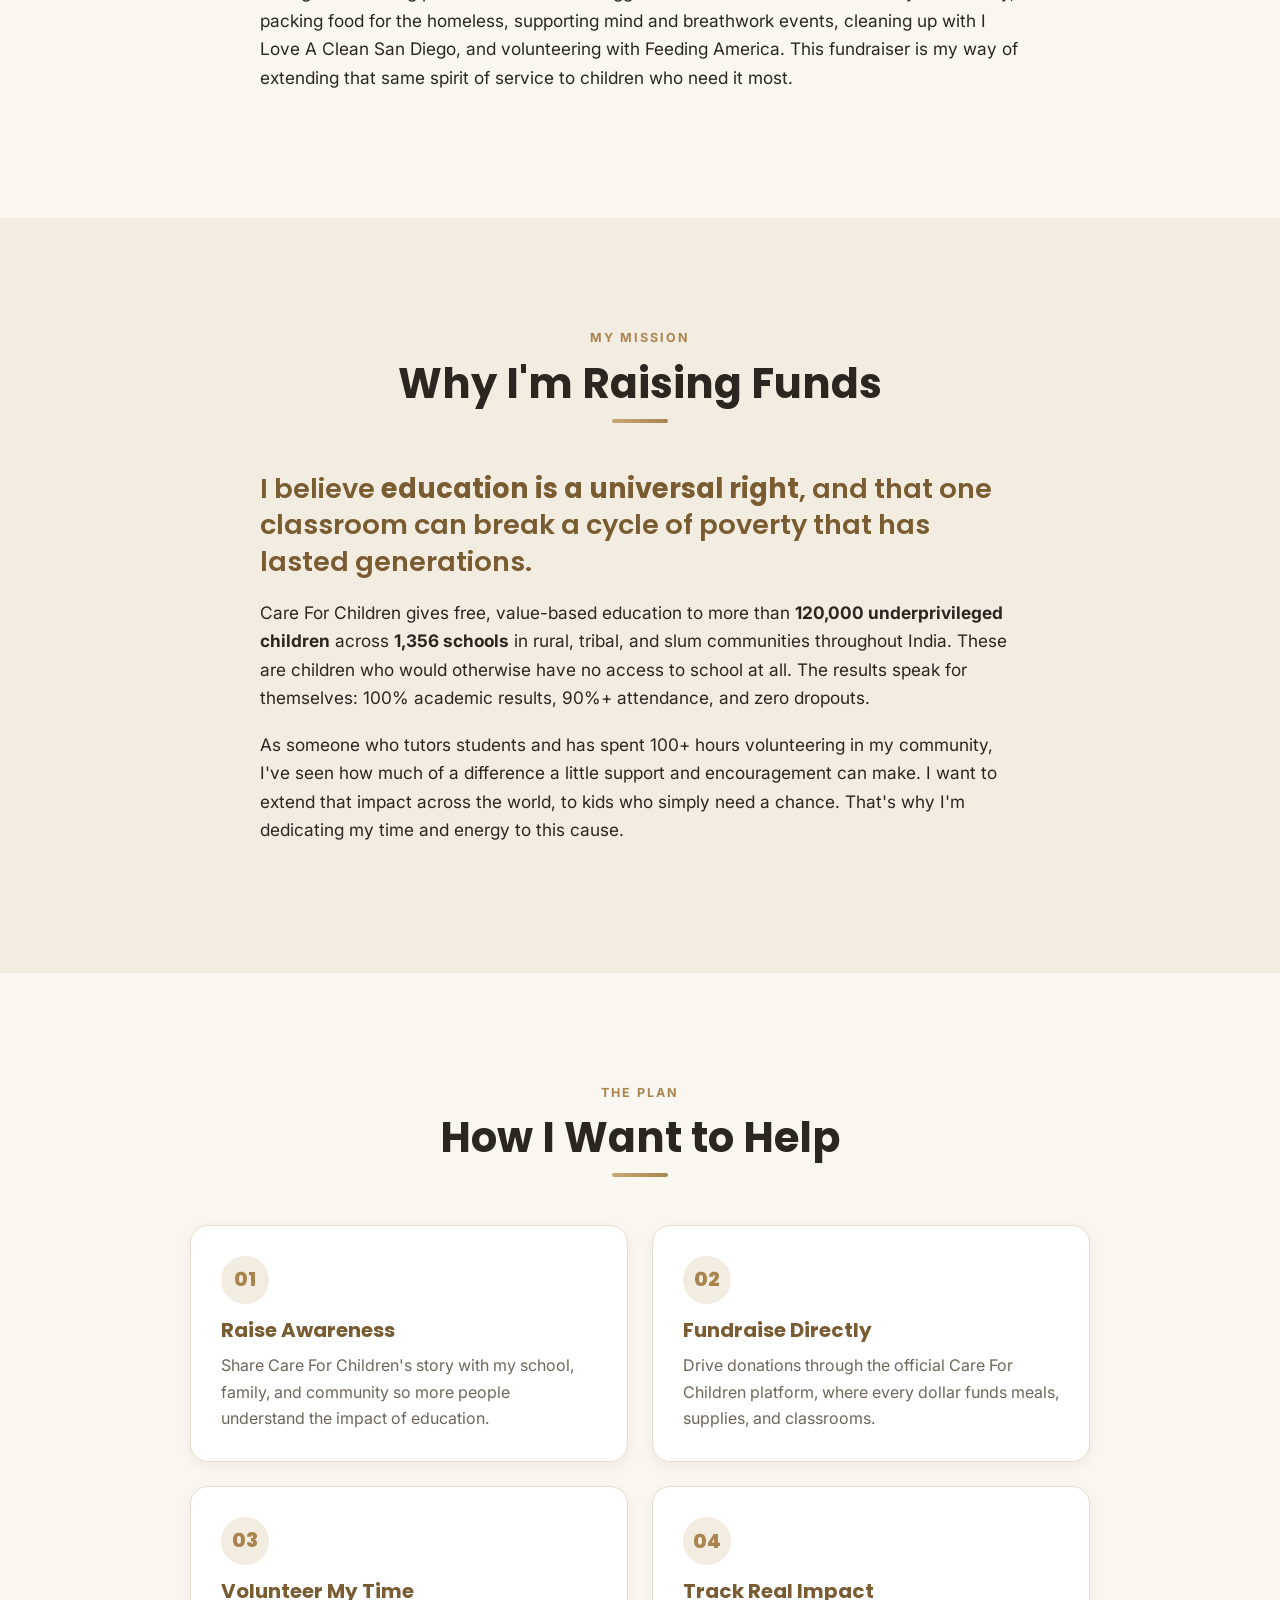
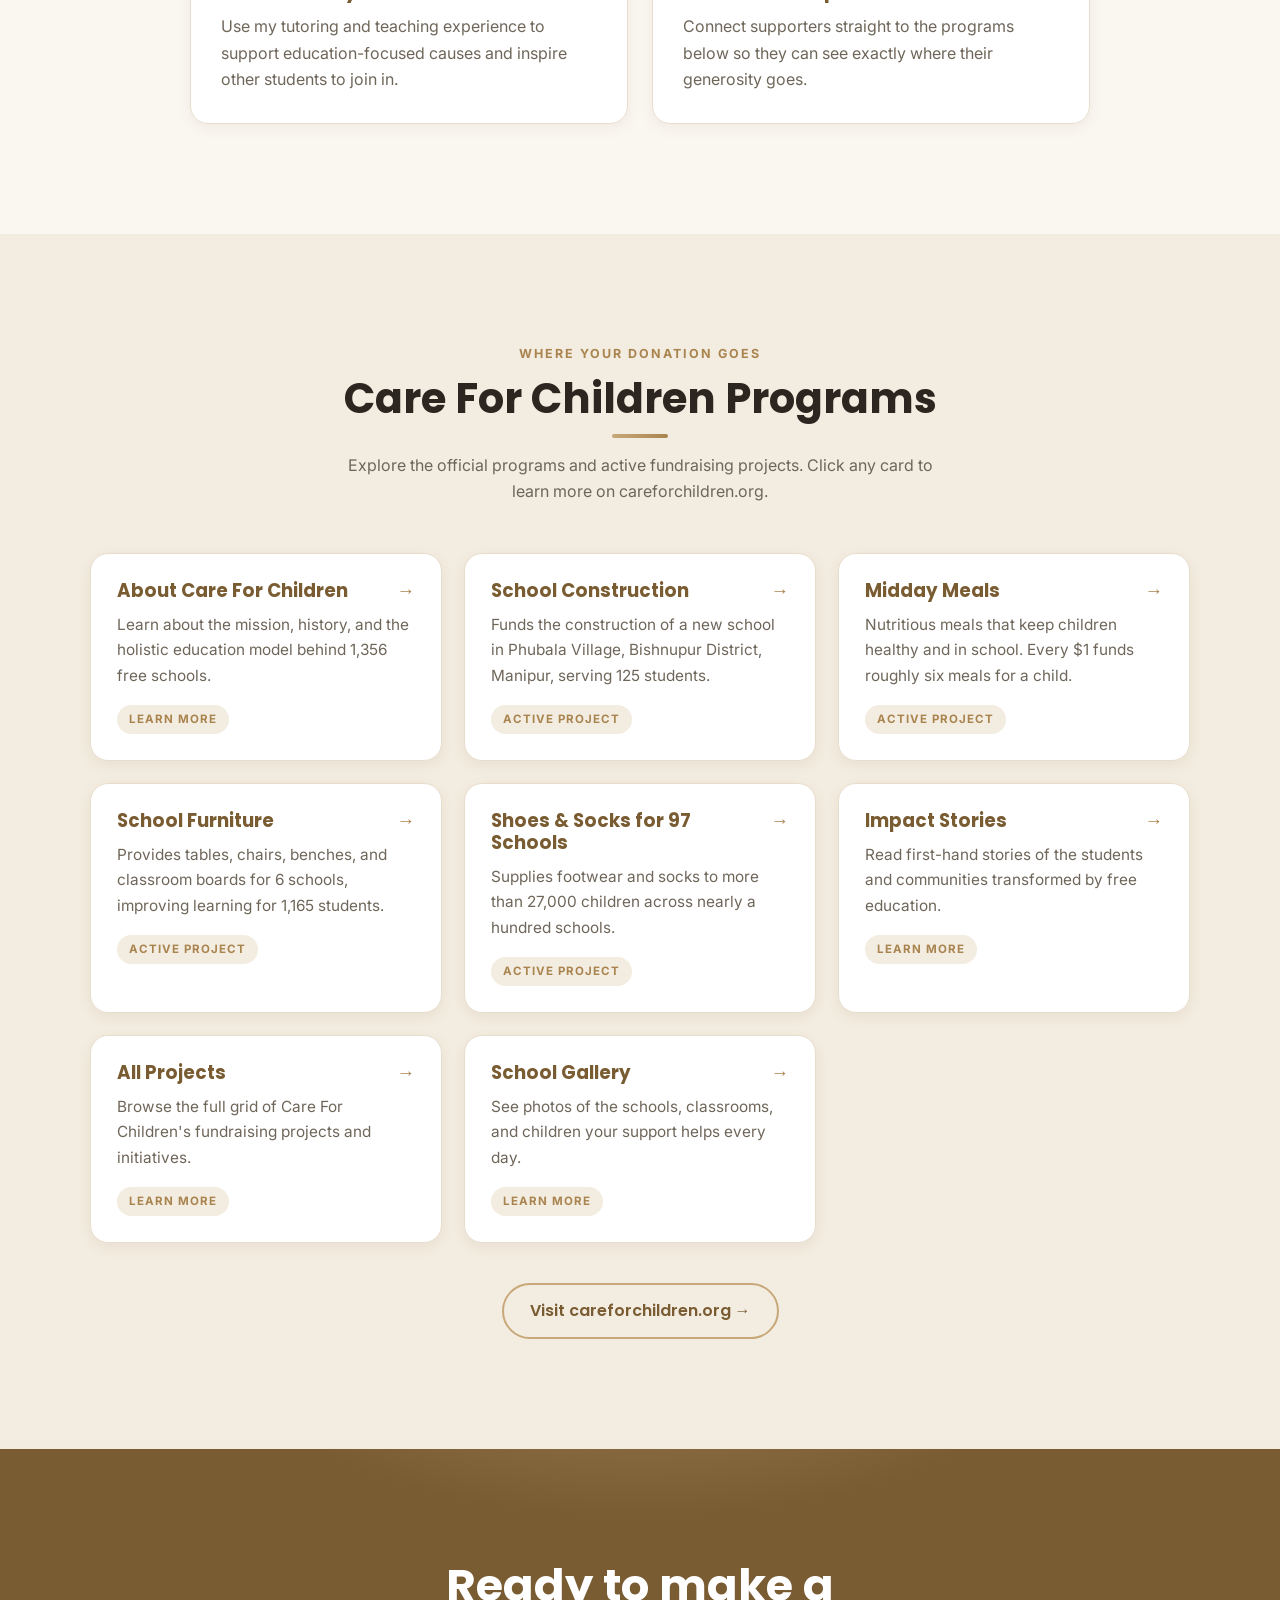
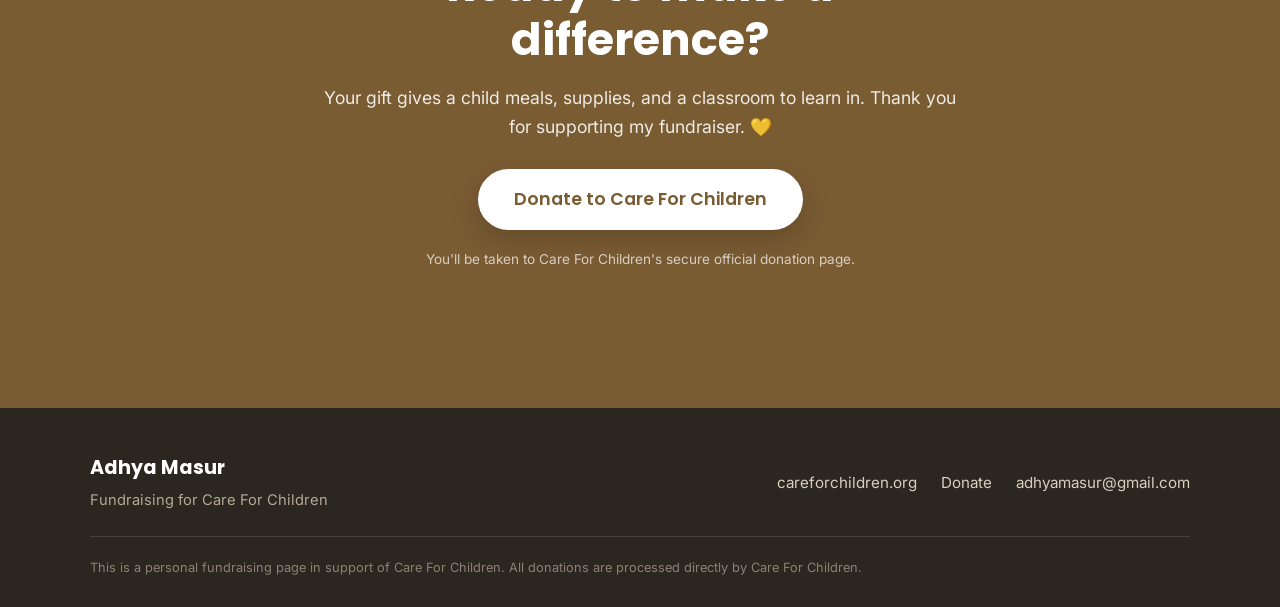
==== commit 08c9c745: "Connect funds counter to live Google Sheet (robust CSV parsing) Co-Authored-By: Claude Opus 4.8 <nor" ====
--- a/index.html
+++ b/index.html
@@ -265,36 +265,86 @@
   </footer>
 
   <script>
-    /* Animate the funds-raised counter */
+    /* ====================================================================
+       Funds-raised counter.
+       To auto-update from a Google Sheet, paste your "Publish to web" CSV
+       link between the quotes below. Leave it empty to use the numbers in
+       the <section class="raised" data-raised="..." data-goal="..."> markup.
+       Sheet layout (any sheet, any rows):  A1 raised | B1 365
+                                            A2 goal   | B2 10000
+       ==================================================================== */
+    var FUNDS_SHEET_CSV_URL = "https://docs.google.com/spreadsheets/d/e/2PACX-1vRmN42luhx-rfkbcuLtWy2NmVIRd1s1tfSKF8_wW0VlYLMtqXPe5EvRwAEttWwlyOIen1bkEkH2w-jp/pub?output=csv";
+
     (function () {
       var sec = document.getElementById("raised");
       if (!sec) return;
-      var raised = parseFloat(sec.dataset.raised) || 0;
-      var goal = parseFloat(sec.dataset.goal) || 0;
-      var pct = goal > 0 ? Math.min(100, (raised / goal) * 100) : 0;
       var amountEl = sec.querySelector(".raised__amount");
       var fillEl = sec.querySelector(".raised__fill");
       var metaEl = sec.querySelector(".raised__meta");
       function money(n) { return "$" + Math.round(n).toLocaleString(); }
       function bigMoney(n) { return '<span class="raised__cur">$</span>' + Math.round(n).toLocaleString(); }
-      if (metaEl) metaEl.textContent = goal > 0 ? money(raised) + " raised of " + money(goal) + " goal" : money(raised) + " raised";
-      function run() {
-        var start = performance.now(), dur = 1500;
-        function tick(now) {
-          var p = Math.min((now - start) / dur, 1);
-          var e = 1 - Math.pow(1 - p, 3);
-          if (amountEl) amountEl.innerHTML = bigMoney(raised * e);
-          if (p < 1) requestAnimationFrame(tick);
+
+      function start(raised, goal) {
+        var pct = goal > 0 ? Math.min(100, (raised / goal) * 100) : 0;
+        if (metaEl) metaEl.textContent = goal > 0
+          ? money(raised) + " raised of " + money(goal) + " goal"
+          : money(raised) + " raised";
+        var ran = false;
+        function run() {
+          if (ran) return; ran = true;
+          if (fillEl) fillEl.style.width = pct + "%"; /* CSS transition handles fill */
+          var t0 = performance.now(), dur = 1500;
+          function tick(now) {
+            var p = Math.min((now - t0) / dur, 1);
+            var e = 1 - Math.pow(1 - p, 3);
+            if (amountEl) amountEl.innerHTML = bigMoney(raised * e);
+            if (p < 1) requestAnimationFrame(tick);
+          }
+          requestAnimationFrame(tick);
+          /* Safety net: guarantee the final value even if rAF is throttled */
+          setTimeout(function () { if (amountEl) amountEl.innerHTML = bigMoney(raised); }, dur + 400);
         }
-        requestAnimationFrame(tick);
-        if (fillEl) requestAnimationFrame(function () { fillEl.style.width = pct + "%"; });
+        if ("IntersectionObserver" in window) {
+          var io = new IntersectionObserver(function (entries) {
+            entries.forEach(function (en) { if (en.isIntersecting) { run(); io.disconnect(); } });
+          }, { threshold: 0.4 });
+          io.observe(sec);
+        }
+        /* Fallback: reveal even if the observer never fires */
+        setTimeout(run, 2500);
       }
-      if ("IntersectionObserver" in window) {
-        var io = new IntersectionObserver(function (entries) {
-          entries.forEach(function (en) { if (en.isIntersecting) { run(); io.disconnect(); } });
-        }, { threshold: 0.4 });
-        io.observe(sec);
-      } else { run(); }
+
+      var fbRaised = parseFloat(sec.dataset.raised) || 0;
+      var fbGoal = parseFloat(sec.dataset.goal) || 0;
+
+      if (FUNDS_SHEET_CSV_URL) {
+        fetch(FUNDS_SHEET_CSV_URL, { cache: "no-store" })
+          .then(function (r) { return r.text(); })
+          .then(function (csv) {
+            var raised = fbRaised, goal = fbGoal;
+            csv.split(/\r?\n/).forEach(function (line) {
+              var cells = line.split(",").map(function (c) {
+                return c.trim().replace(/^"|"$/g, "");
+              });
+              for (var i = 0; i < cells.length; i++) {
+                var key = cells[i].toLowerCase();
+                if (key === "raised" || key === "goal") {
+                  for (var j = i + 1; j < cells.length; j++) {
+                    var num = parseFloat(cells[j].replace(/[^0-9.]/g, ""));
+                    if (!isNaN(num)) {
+                      if (key === "raised") raised = num; else goal = num;
+                      break;
+                    }
+                  }
+                }
+              }
+            });
+            start(raised, goal);
+          })
+          .catch(function () { start(fbRaised, fbGoal); });
+      } else {
+        start(fbRaised, fbGoal);
+      }
     })();
   </script>
 
